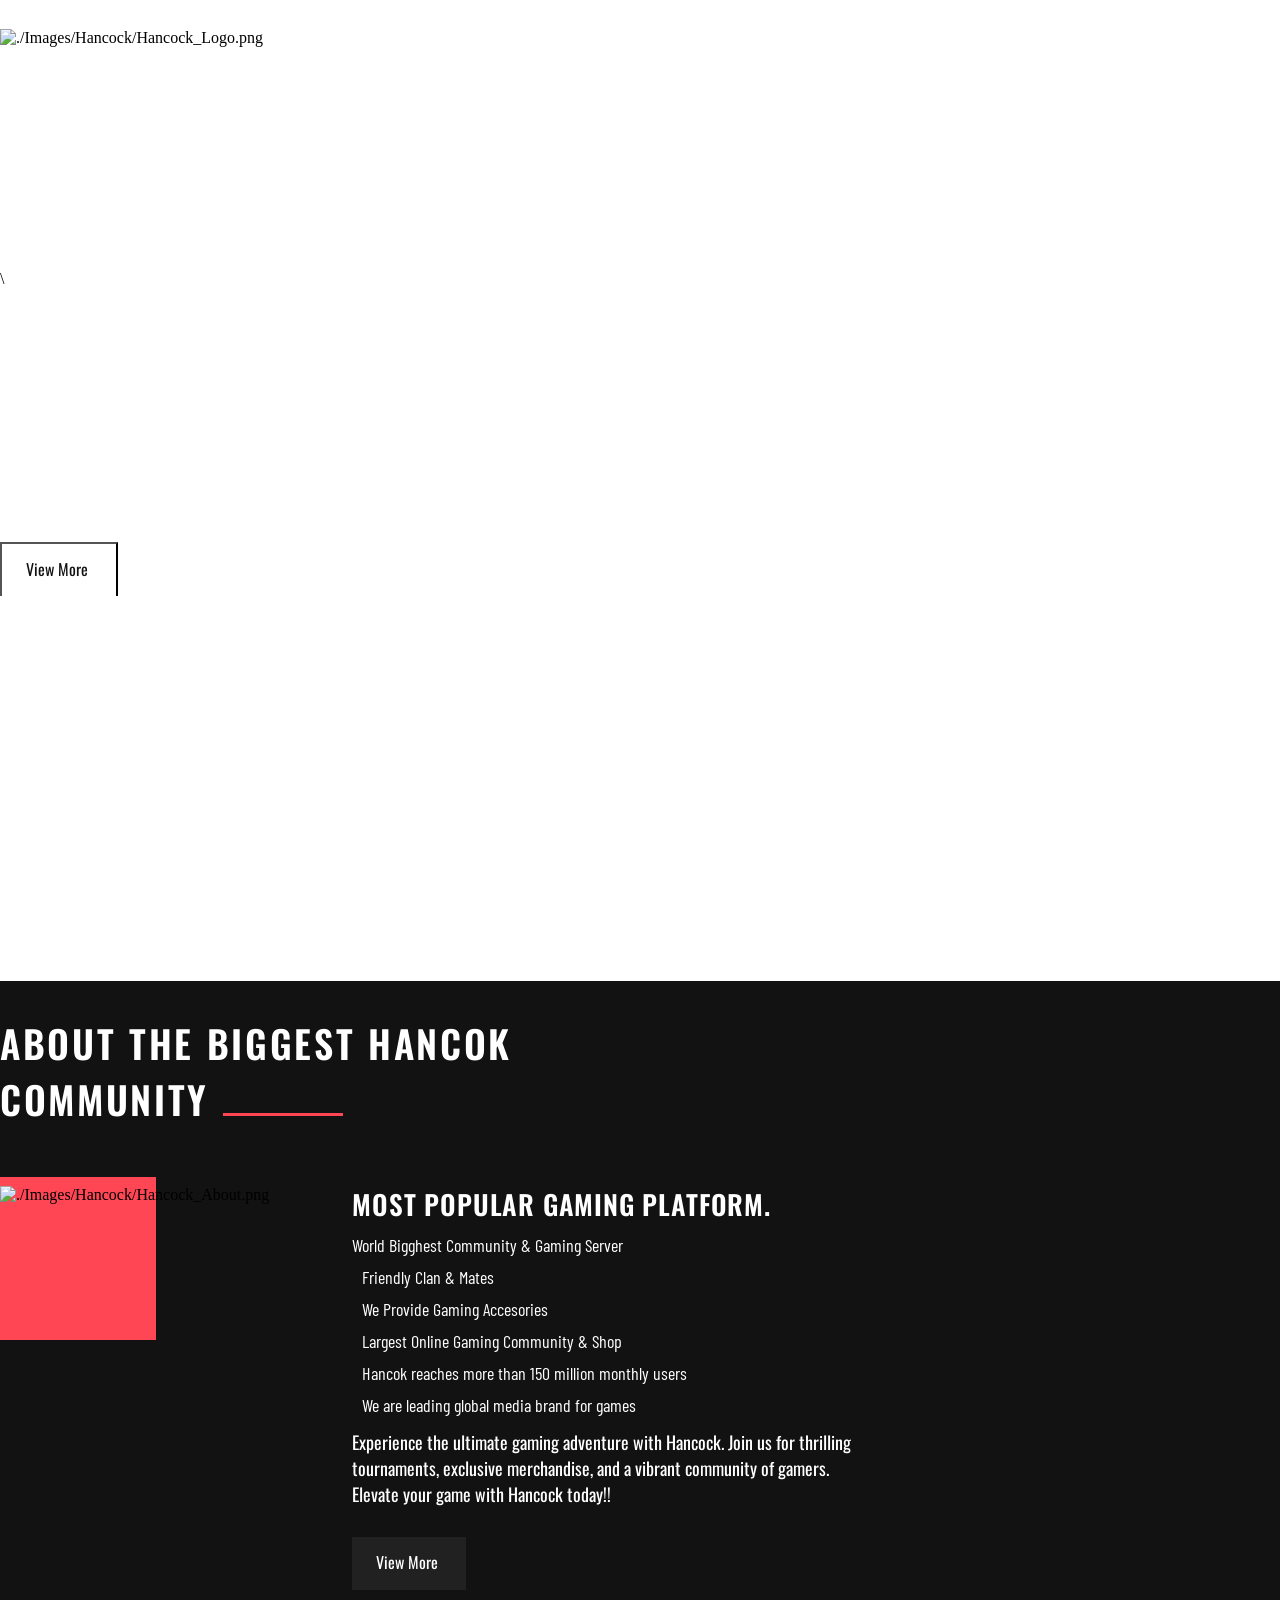
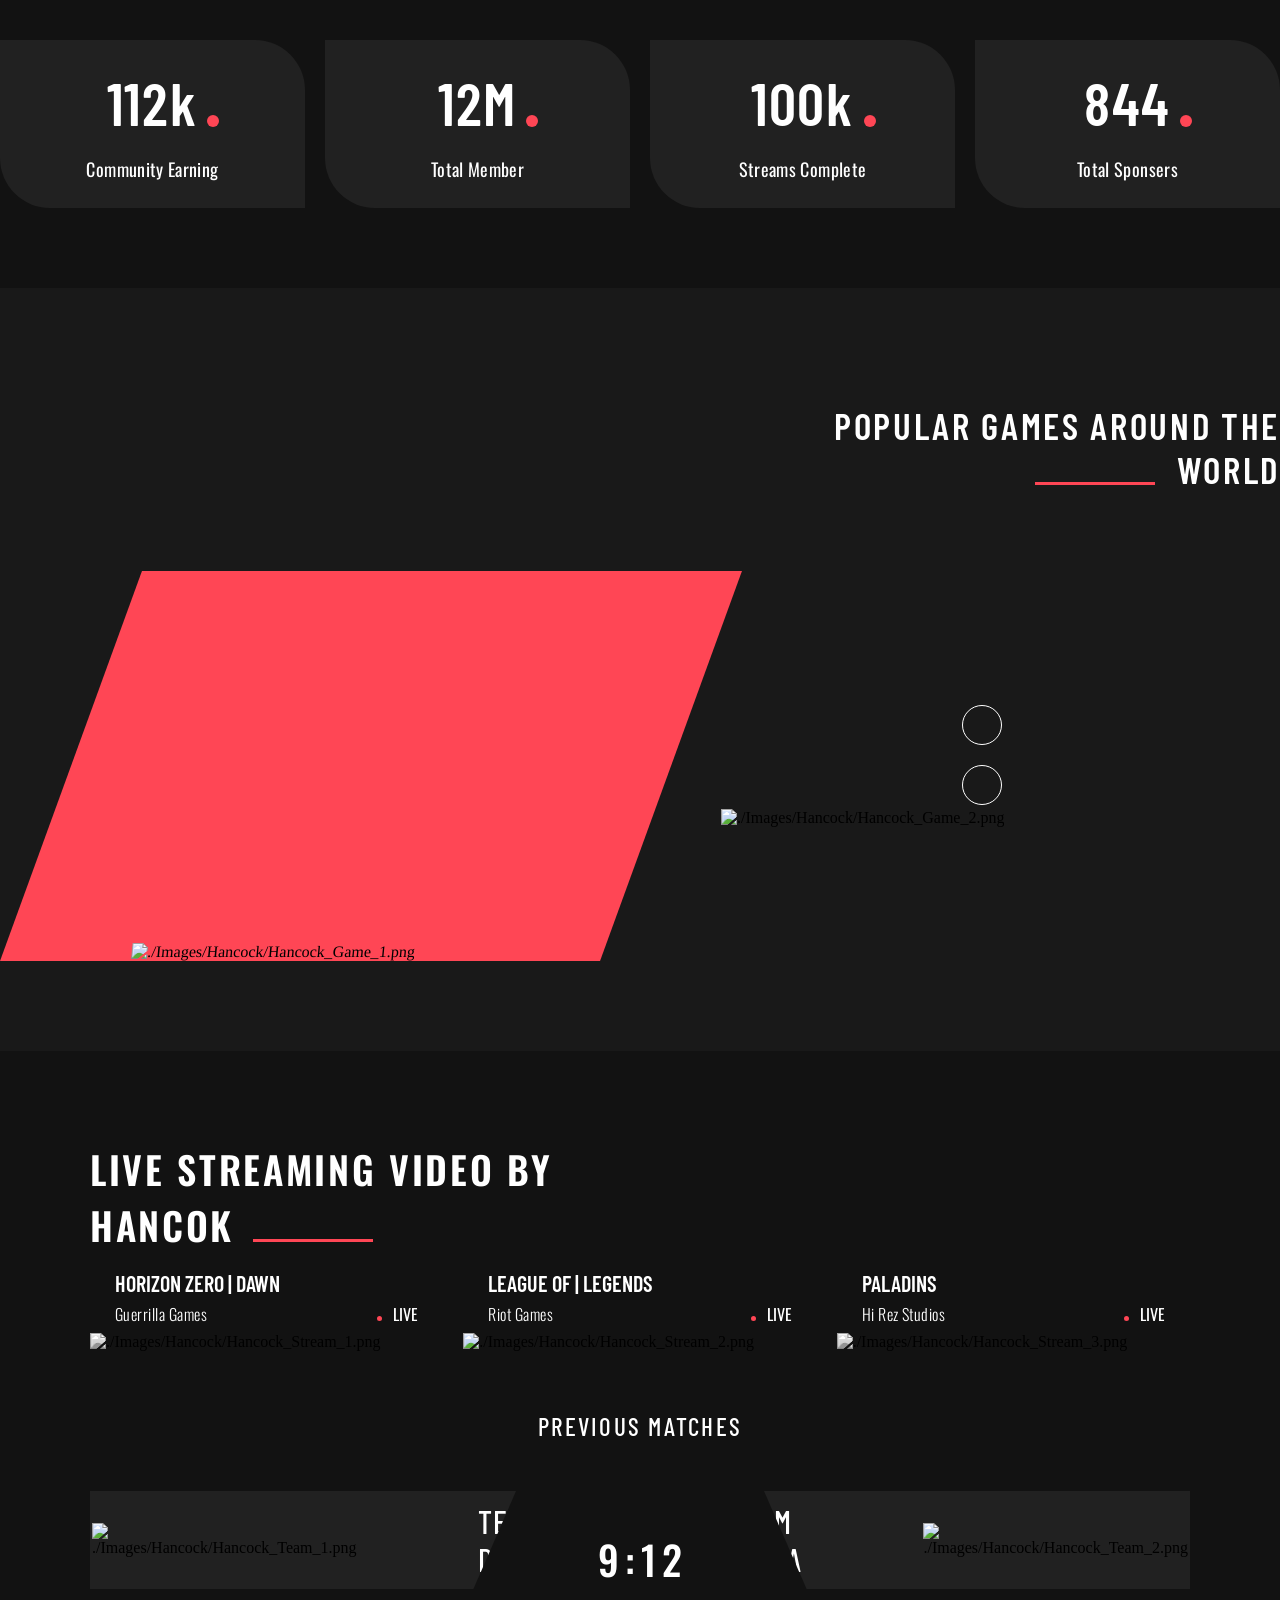
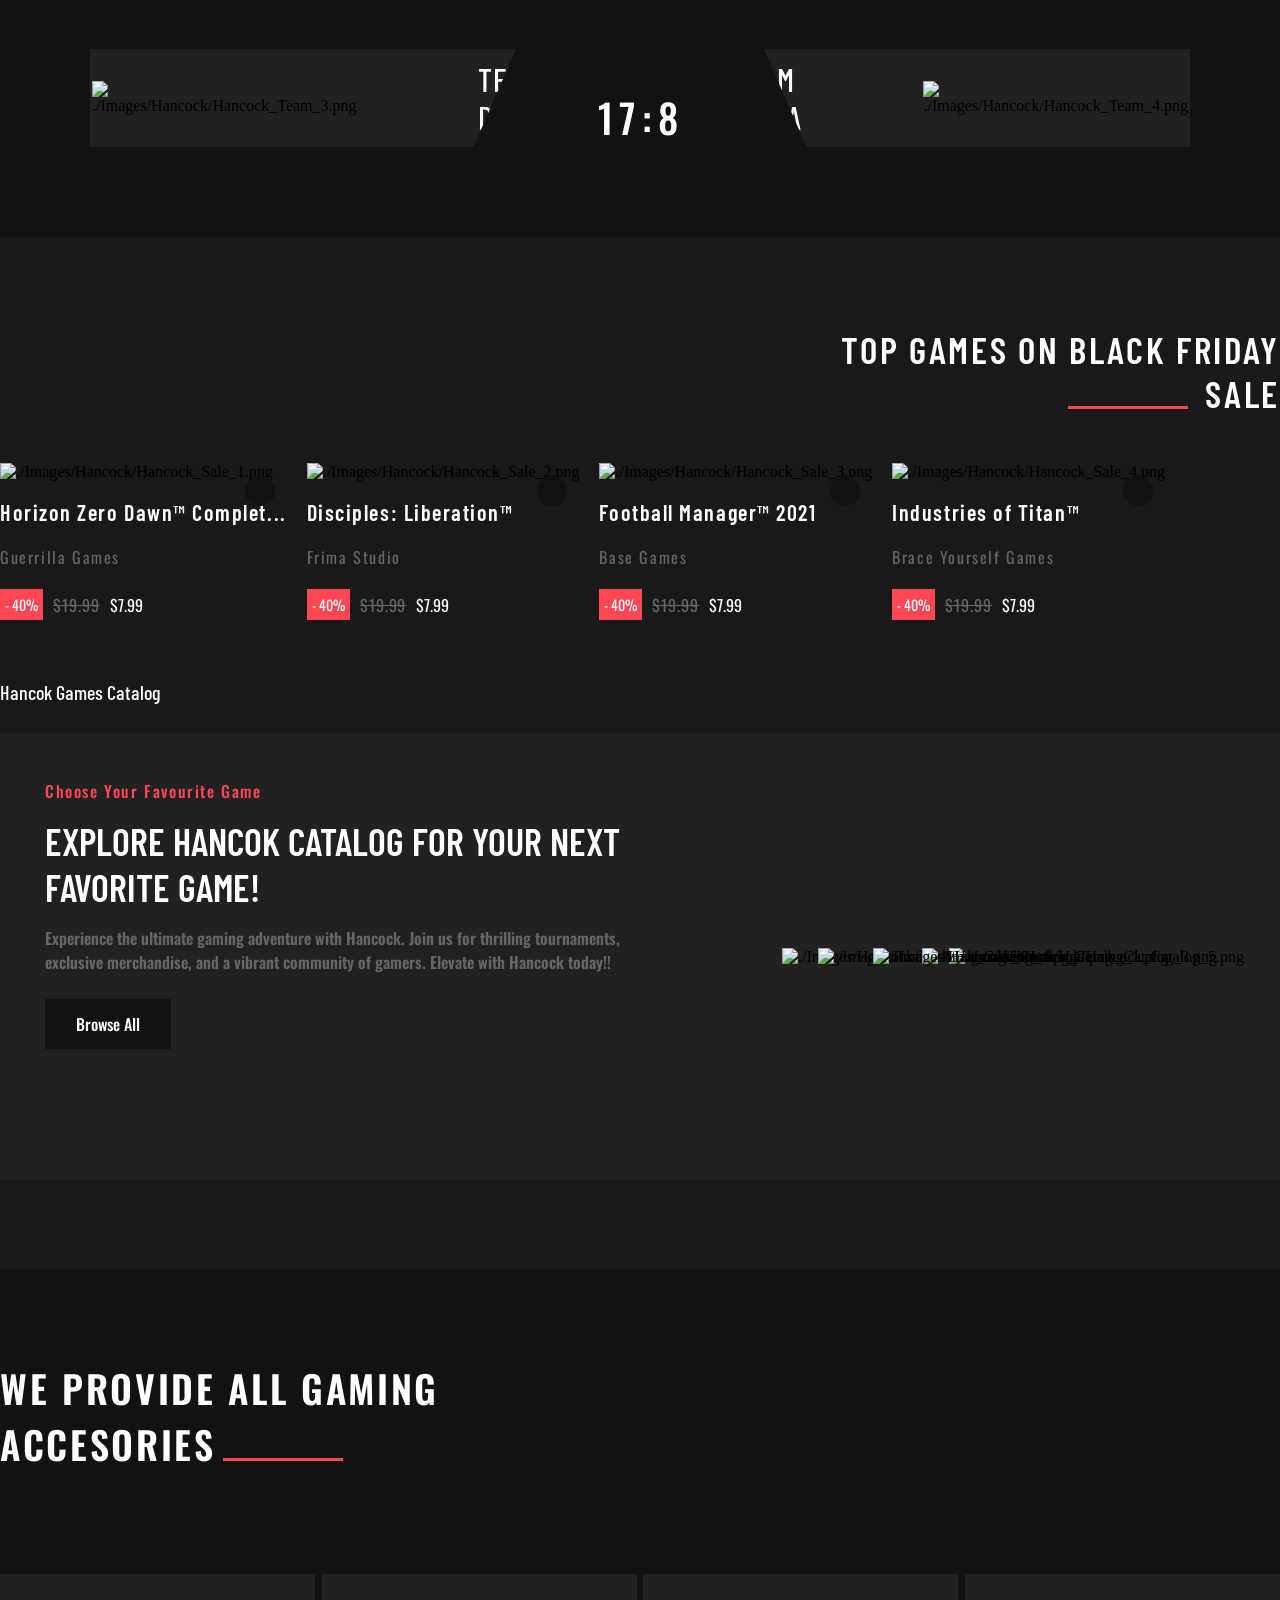
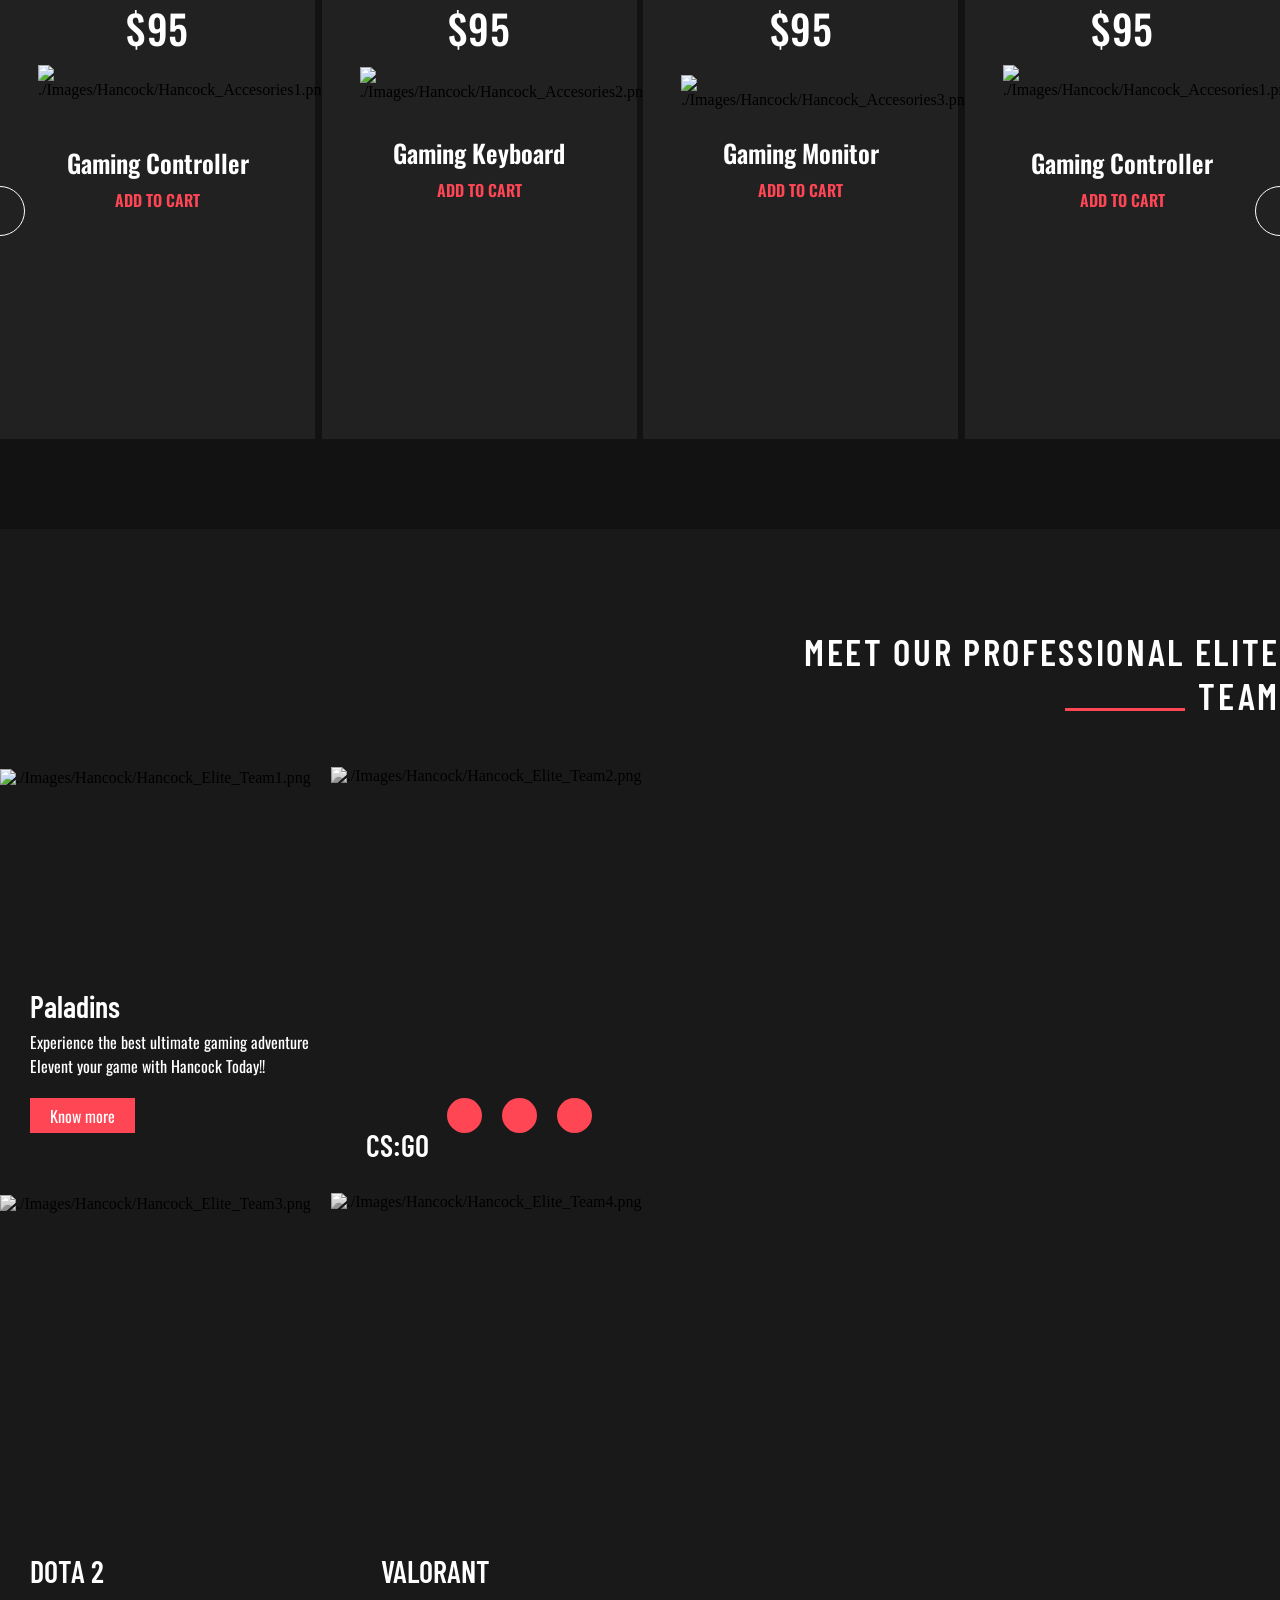
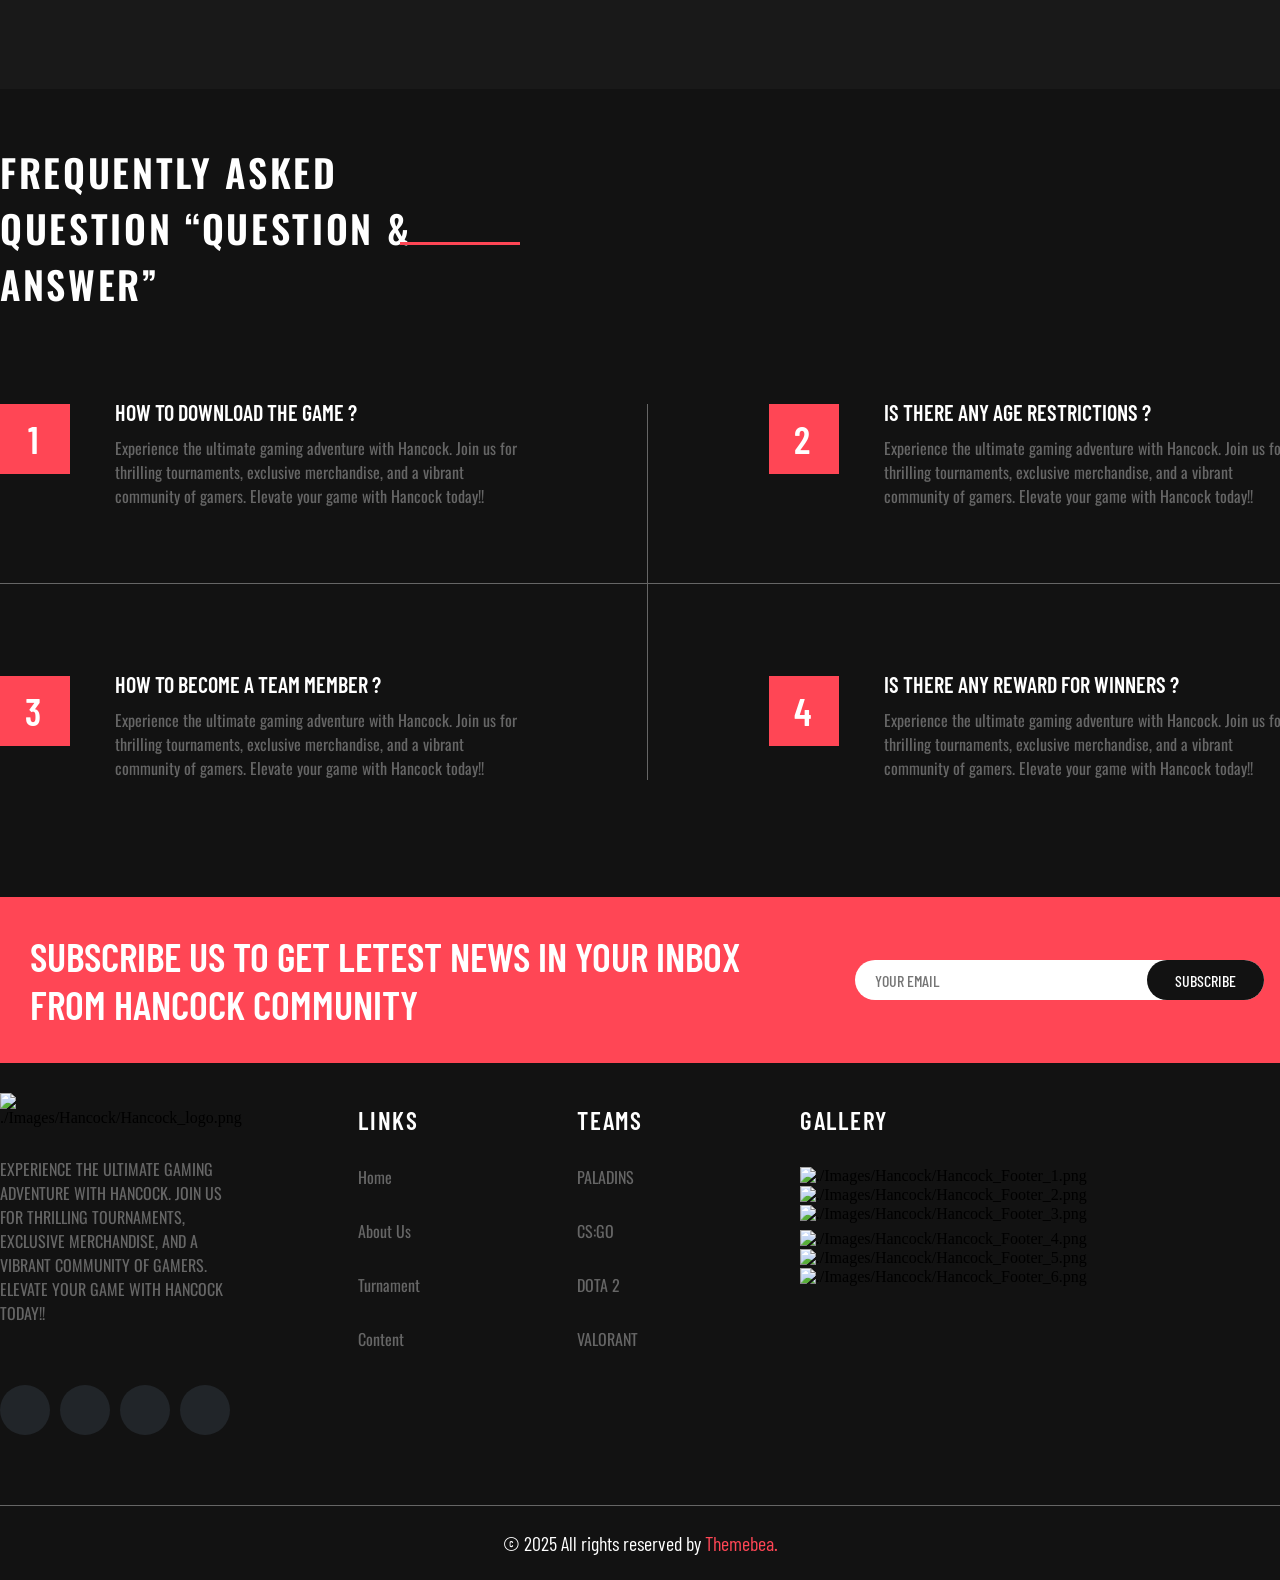
==== Hancock.html @ 7553b1b4 ""Hancock" gaming webpage file update. "Hancock" is a gaming webpage." ====
<!DOCTYPE html>
<html lang="en">
<head>
    <meta charset="UTF-8">
    <meta name="viewport" content="width=device-width, initial-scale=1.0">
    <meta http-equiv="X-UA-Compatible" content="ie=edge">
<!-- ---------- All Icons Link ---------- -->
    <link rel="stylesheet" data-purpose="Layout StyleSheet" title="Web Awesome"
        href="/css/app-wa-442f2c8997c947f67f7c9a34e53cb7c6.css?vsn=d">
    <link defer media="print" onload="this.media='all'" rel="stylesheet"
        href="https://site-assets.fontawesome.com/releases/v7.1.0/css/fontawesome.css">
    <noscript>
        <link rel="stylesheet" href="https://site-assets.fontawesome.com/releases/v7.1.0/css/fontawesome.css">
    </noscript>
    <link defer media="print" onload="this.media='all'" rel="stylesheet"
        href="https://site-assets.fontawesome.com/releases/v7.1.0/css/whiteboard-semibold.css">
    <noscript>
        <link rel="stylesheet" href="https://site-assets.fontawesome.com/releases/v7.1.0/css/whiteboard-semibold.css">
    </noscript>
    <link defer media="print" onload="this.media='all'" rel="stylesheet"
        href="https://site-assets.fontawesome.com/releases/v7.1.0/css/utility-fill-semibold.css">
    <noscript>
        <link rel="stylesheet" href="https://site-assets.fontawesome.com/releases/v7.1.0/css/utility-fill-semibold.css">
    </noscript>
    <link defer media="print" onload="this.media='all'" rel="stylesheet"
        href="https://site-assets.fontawesome.com/releases/v7.1.0/css/utility-duo-semibold.css">
    <noscript>
        <link rel="stylesheet" href="https://site-assets.fontawesome.com/releases/v7.1.0/css/utility-duo-semibold.css">
    </noscript>
    <link defer media="print" onload="this.media='all'" rel="stylesheet"
        href="https://site-assets.fontawesome.com/releases/v7.1.0/css/utility-semibold.css">
    <noscript>
        <link rel="stylesheet" href="https://site-assets.fontawesome.com/releases/v7.1.0/css/utility-semibold.css">
    </noscript>
    <link defer media="print" onload="this.media='all'" rel="stylesheet"
        href="https://site-assets.fontawesome.com/releases/v7.1.0/css/thumbprint-light.css">
    <noscript>
        <link rel="stylesheet" href="https://site-assets.fontawesome.com/releases/v7.1.0/css/thumbprint-light.css">
    </noscript>
    <link defer media="print" onload="this.media='all'" rel="stylesheet"
        href="https://site-assets.fontawesome.com/releases/v7.1.0/css/slab-press-regular.css">
    <noscript>
        <link rel="stylesheet" href="https://site-assets.fontawesome.com/releases/v7.1.0/css/slab-press-regular.css">
    </noscript>
    <link defer media="print" onload="this.media='all'" rel="stylesheet"
        href="https://site-assets.fontawesome.com/releases/v7.1.0/css/slab-regular.css">
    <noscript>
        <link rel="stylesheet" href="https://site-assets.fontawesome.com/releases/v7.1.0/css/slab-regular.css">
    </noscript>
    <link defer media="print" onload="this.media='all'" rel="stylesheet"
        href="https://site-assets.fontawesome.com/releases/v7.1.0/css/sharp-duotone-thin.css">
    <noscript>
        <link rel="stylesheet" href="https://site-assets.fontawesome.com/releases/v7.1.0/css/sharp-duotone-thin.css">
    </noscript>
    <link defer media="print" onload="this.media='all'" rel="stylesheet"
        href="https://site-assets.fontawesome.com/releases/v7.1.0/css/sharp-duotone-solid.css">
    <noscript>
        <link rel="stylesheet" href="https://site-assets.fontawesome.com/releases/v7.1.0/css/sharp-duotone-solid.css">
    </noscript>
    <link defer media="print" onload="this.media='all'" rel="stylesheet"
        href="https://site-assets.fontawesome.com/releases/v7.1.0/css/sharp-duotone-regular.css">
    <noscript>
        <link rel="stylesheet" href="https://site-assets.fontawesome.com/releases/v7.1.0/css/sharp-duotone-regular.css">
    </noscript>
    <link defer media="print" onload="this.media='all'" rel="stylesheet"
        href="https://site-assets.fontawesome.com/releases/v7.1.0/css/sharp-duotone-light.css">
    <noscript>
        <link rel="stylesheet" href="https://site-assets.fontawesome.com/releases/v7.1.0/css/sharp-duotone-light.css">
    </noscript>
    <link defer media="print" onload="this.media='all'" rel="stylesheet"
        href="https://site-assets.fontawesome.com/releases/v7.1.0/css/sharp-thin.css">
    <noscript>
        <link rel="stylesheet" href="https://site-assets.fontawesome.com/releases/v7.1.0/css/sharp-thin.css">
    </noscript>
    <link defer media="print" onload="this.media='all'" rel="stylesheet"
        href="https://site-assets.fontawesome.com/releases/v7.1.0/css/sharp-solid.css">
    <noscript>
        <link rel="stylesheet" href="https://site-assets.fontawesome.com/releases/v7.1.0/css/sharp-solid.css">
    </noscript>
    <link defer media="print" onload="this.media='all'" rel="stylesheet"
        href="https://site-assets.fontawesome.com/releases/v7.1.0/css/sharp-regular.css">
    <noscript>
        <link rel="stylesheet" href="https://site-assets.fontawesome.com/releases/v7.1.0/css/sharp-regular.css">
    </noscript>
    <link defer media="print" onload="this.media='all'" rel="stylesheet"
        href="https://site-assets.fontawesome.com/releases/v7.1.0/css/sharp-light.css">
    <noscript>
        <link rel="stylesheet" href="https://site-assets.fontawesome.com/releases/v7.1.0/css/sharp-light.css">
    </noscript>
    <link defer media="print" onload="this.media='all'" rel="stylesheet"
        href="https://site-assets.fontawesome.com/releases/v7.1.0/css/notdog-duo-solid.css">
    <noscript>
        <link rel="stylesheet" href="https://site-assets.fontawesome.com/releases/v7.1.0/css/notdog-duo-solid.css">
    </noscript>
    <link defer media="print" onload="this.media='all'" rel="stylesheet"
        href="https://site-assets.fontawesome.com/releases/v7.1.0/css/notdog-solid.css">
    <noscript>
        <link rel="stylesheet" href="https://site-assets.fontawesome.com/releases/v7.1.0/css/notdog-solid.css">
    </noscript>
    <link defer media="print" onload="this.media='all'" rel="stylesheet"
        href="https://site-assets.fontawesome.com/releases/v7.1.0/css/jelly-fill-regular.css">
    <noscript>
        <link rel="stylesheet" href="https://site-assets.fontawesome.com/releases/v7.1.0/css/jelly-fill-regular.css">
    </noscript>
    <link defer media="print" onload="this.media='all'" rel="stylesheet"
        href="https://site-assets.fontawesome.com/releases/v7.1.0/css/jelly-duo-regular.css">
    <noscript>
        <link rel="stylesheet" href="https://site-assets.fontawesome.com/releases/v7.1.0/css/jelly-duo-regular.css">
    </noscript>
    <link defer media="print" onload="this.media='all'" rel="stylesheet"
        href="https://site-assets.fontawesome.com/releases/v7.1.0/css/jelly-regular.css">
    <noscript>
        <link rel="stylesheet" href="https://site-assets.fontawesome.com/releases/v7.1.0/css/jelly-regular.css">
    </noscript>
    <link defer media="print" onload="this.media='all'" rel="stylesheet"
        href="https://site-assets.fontawesome.com/releases/v7.1.0/css/etch-solid.css">
    <noscript>
        <link rel="stylesheet" href="https://site-assets.fontawesome.com/releases/v7.1.0/css/etch-solid.css">
    </noscript>
    <link defer media="print" onload="this.media='all'" rel="stylesheet"
        href="https://site-assets.fontawesome.com/releases/v7.1.0/css/duotone-thin.css">
    <noscript>
        <link rel="stylesheet" href="https://site-assets.fontawesome.com/releases/v7.1.0/css/duotone-thin.css">
    </noscript>
    <link defer media="print" onload="this.media='all'" rel="stylesheet"
        href="https://site-assets.fontawesome.com/releases/v7.1.0/css/duotone.css">
    <noscript>
        <link rel="stylesheet" href="https://site-assets.fontawesome.com/releases/v7.1.0/css/duotone.css">
    </noscript>
    <link defer media="print" onload="this.media='all'" rel="stylesheet"
        href="https://site-assets.fontawesome.com/releases/v7.1.0/css/duotone-regular.css">
    <noscript>
        <link rel="stylesheet" href="https://site-assets.fontawesome.com/releases/v7.1.0/css/duotone-regular.css">
    </noscript>
    <link defer media="print" onload="this.media='all'" rel="stylesheet"
        href="https://site-assets.fontawesome.com/releases/v7.1.0/css/duotone-light.css">
    <noscript>
        <link rel="stylesheet" href="https://site-assets.fontawesome.com/releases/v7.1.0/css/duotone-light.css">
    </noscript>
    <link defer media="print" onload="this.media='all'" rel="stylesheet"
        href="https://site-assets.fontawesome.com/releases/v7.1.0/css/thin.css">
    <noscript>
        <link rel="stylesheet" href="https://site-assets.fontawesome.com/releases/v7.1.0/css/thin.css">
    </noscript>
    <link defer media="print" onload="this.media='all'" rel="stylesheet"
        href="https://site-assets.fontawesome.com/releases/v7.1.0/css/solid.css">
    <noscript>
        <link rel="stylesheet" href="https://site-assets.fontawesome.com/releases/v7.1.0/css/solid.css">
    </noscript>
    <link defer media="print" onload="this.media='all'" rel="stylesheet"
        href="https://site-assets.fontawesome.com/releases/v7.1.0/css/regular.css">
    <noscript>
        <link rel="stylesheet" href="https://site-assets.fontawesome.com/releases/v7.1.0/css/regular.css">
    </noscript>
    <link defer media="print" onload="this.media='all'" rel="stylesheet"
        href="https://site-assets.fontawesome.com/releases/v7.1.0/css/light.css">
    <noscript>
        <link rel="stylesheet" href="https://site-assets.fontawesome.com/releases/v7.1.0/css/light.css">
    </noscript>
    <link defer media="print" onload="this.media='all'" rel="stylesheet"
        href="https://site-assets.fontawesome.com/releases/v7.1.0/css/brands.css">
    <noscript>
        <link rel="stylesheet" href="https://site-assets.fontawesome.com/releases/v7.1.0/css/brands.css">
    </noscript>
    <link defer media="print" onload="this.media='all'" rel="stylesheet"
        href="https://site-assets.fontawesome.com/releases/v7.1.0/css/chisel-regular.css">
    <noscript>
        <link rel="stylesheet" href="https://site-assets.fontawesome.com/releases/v7.1.0/css/chisel-regular.css">
    </noscript>
    <title>LIFE TIME GAMING EXPERIENCE | HANCOCK</title>
    <link rel="icon" href="./Images/Hancock/Hancock_Icon.svg" type="image/svg+xml">
    <link rel="stylesheet" href="./Hancock.css">
</head>
<body>
<!-- ---------- Navbar Section ---------- -->
    <nav>
        <div class="container">
            <div class="menubar">
                <div class="menubar__content">
                    <div class="menubar__logo">
                        <picture>
                            <img src="./Images/Hancock/Hancock_Logo.png" alt="./Images/Hancock/Hancock_Logo.png" title="Hancock Logo">
                        </picture>
                    </div>
                    <div class="menubar__itmes">
                        <ul class="list">
                            <li class="list__itmes"><a href="#home">Home</a></li>
                            <li class="list__itmes"><a href="#about us">About Us</a></li>
                            <li class="list__itmes"><a href="#turnament">Turnament</a></li>
                            <li class="list__itmes"><a href="#store">Store</a></li>
                            <li class="list__itmes"><a href="#team">Team</a></li>
                            <li class="list__itmes"><a href="#faq">FAQ</a></li>
                            <li class="list__itmes"><a href="#contact us">Contact Us</a></li>
                        </ul>
                    </div>
                </div>
                <div class="menubar__icons">
                    <a href="#" class="menubar__icons__itmes icon--item"><i class="fa-sharp fa-solid fa-globe fa-bounce"></i></a>
                    <a href="#" class="menubar__icons__itmes icons--text"><i class="fa-solid fa-right-to-bracket fa-beat"></i>Sing In</a>
                    <a href="#" class="menubar__icons__itmes icon--item"><i class="fa-regular fa-magnifying-glass fa-shake"></i></a>
                </div>
            </div>
        </div>
    </nav>
<!-- ---------- Banner Sectrion ---------- -->
    <section id="banner__section">
        <div class="container">
            <div class="banner">\
                <h3 class="banner__subheading">LIFE TIME</h3>
                <h1 class="banner__heading">GAMING EXPERIENCE</h1>
                <p class="banner__summary">Experience the ultimate gaming adventure with Hancock. Join us for thrilling tournaments, exclusive merchandise, and a vibrant community of gamers. Elevate your game with Hancock today!!</p>
                <button class="banner__button">
                    <a href="#">View More</a>
                    <i class="fa-solid fa-chevrons-right fa-beat"></i>
                </button>
                <div class="bannerIcons">
                    <a href="#" title="Facebook" class="bannerIcons__items">
                        <i class="fa-brands fa-facebook-f fa-beat"></i>
                    </a>
                    <a href="#" title="LinkedIn" class="bannerIcons__items">
                        <i class="fa-brands fa-linkedin-in fa-beat"></i>
                    </a>
                    <a href="#" title="Twitter" class="bannerIcons__items">
                        <i class="fa-brands fa-twitter fa-beat"></i>
                    </a>
                    <a href="#" title="Instagram" class="bannerIcons__items">
                        <i class="fa-brands fa-instagram fa-beat"></i>
                    </a>
                </div>
            </div>
        </div>
    </section>
<!-- ---------- About Section ---------- -->
    <section id="about__section">
        <div class="container">
            <div class="heading">
                <h2 class="heading__text">ABOUT THE BIGGEST HANCOK COMMUNITY</h2>
            </div>
            <div class="aboutDescription">
                <div class="about__image">
                    <picture>
                        <img src="./Images/Hancock/Hancock_About.png" alt="./Images/Hancock/Hancock_About.png" title="Hancock About">
                    </picture>
                    <div class="image__border"></div>
                </div>
                <div class="aboutDetails">
                    <h3 class="aboutDetails__heading">MOST POPULAR GAMING PLATFORM.</h3>
                    <ul class="aboutList">
                        <li class="aboutList__item">World Bigghest Community & Gaming Server</li>
                        <li class="aboutList__item"><i class="fa-sharp fa-solid fa-check fa-beat aboutLIst__icon"></i>Friendly Clan & Mates</li>
                        <li class="aboutList__item"><i class="fa-sharp fa-solid fa-check fa-beat aboutLIst__icon"></i>We Provide Gaming Accesories</li>
                        <li class="aboutList__item"><i class="fa-sharp fa-solid fa-check fa-beat aboutLIst__icon"></i>Largest Online Gaming Community & Shop</li>
                        <li class="aboutList__item"><i class="fa-sharp fa-solid fa-check fa-beat aboutLIst__icon"></i>Hancok reaches more than 150 million monthly users</li>
                        <li class="aboutList__item"><i class="fa-sharp fa-solid fa-check fa-beat aboutLIst__icon"></i>We are leading global media brand for games</li>
                    </ul>
                    <p class="aboutDetails__summary">Experience the ultimate gaming adventure with Hancock. Join us for thrilling tournaments, exclusive merchandise, and a vibrant community of gamers. Elevate your game with Hancock today!!</p>
                    <button class="banner__button about--button">
                        <a href="#">View More</a>
                        <i class="fa-solid fa-chevrons-right fa-beat"></i>
                    </button>
                </div>
            </div>
            <div class="aboutCount">
                <div class="aboutCount__item">
                    <h3 class="item__number">112k</h3>
                    <p class="item__text">Community Earning</p>
                </div>
                <div class="aboutCount__item">
                    <h3 class="item__number item--12m">12M</h3>
                    <p class="item__text">Total Member</p>
                </div>
                <div class="aboutCount__item">
                    <h3 class="item__number item--100k">100k</h3>
                    <p class="item__text">Streams Complete</p>
                </div>
                <div class="aboutCount__item">
                    <h3 class="item__number  item--844">844</h3>
                    <p class="item__text">Total Sponsers</p>
                </div>
            </div>
        </div>
    </section>
<!-- ---------- Games Section ---------- -->
    <section id="games__section">
        <div class="container">
            <div class="heading games__heading">
                <h2 class="heading__text games__text">POPULAR GAMES AROUND THE WORLD</h2>
            </div>
            <div class="gamesImages">
                <div class="gamesImages__left">
                    <picture>
                        <img src="./Images/Hancock/Hancock_Game_1.png" alt="./Images/Hancock/Hancock_Game_1.png" title="Hancock Games" class="gamesImages__charecters">
                    </picture>
                </div>
                <div class="gamesImages__right">
                    <picture>
                        <img src="./Images/Hancock/Hancock_Game_2.png" alt="./Images/Hancock/Hancock_Game_2.png" title="Hancock Games">
                    </picture>
                    <div class="games__button">
                        <button class="button__item">
                            <i class="fa-solid fa-angle-right fa-beat"></i>
                        </button>
                        <button class="button__item">
                            <i class="fa-solid fa-angle-left fa-beat"></i>
                        </button>
                    </div>
                </div>
            </div>
        </div>
    </section>
<!-- ---------- Streaming Section ---------- -->
    <section id="streaming__section">
        <div class="container">
            <div class="heading">
                <h2 class="heading__text streaming__heading">
                    LIVE STREAMING VIDEO BY HANCOK
                </h2>
            </div>
            <div class="streamingItem">
                <div class="streamingItem__live">
                    <picture>
                        <img src="./Images/Hancock/Hancock_Stream_1.png" alt="./Images/Hancock/Hancock_Stream_1.png" title="Hancock Stream"                     class="streamingImage">
                    </picture>
                    <div class="streamingOverlay">
                        <a href="#" class="streamingOverlay__icon">
                            <i class="fa-thin fa-circle-play fa-spin"></i>
                        </a>
                        <h2 class="streamingOverlay__heading">HORIZON ZERO | DAWN</h2>
                        <div class="streamingOverlay__title">
                            <h5 class="streamingOverlay__left">Guerrilla Games</h5>
                            <h5 class="streamingOverlay__right">LIVE</h5>
                        </div>
                    </div>
                </div>
                <div class="streamingItem__live">
                    <picture>
                        <img src="./Images/Hancock/Hancock_Stream_2.png" alt="./Images/Hancock/Hancock_Stream_2.png" title="Hancock Stream" class="streamingImage streamingImage--filter">
                    </picture>
                    <div class="streamingOverlay">
                        <a href="#" class="streamingOverlay__icon">
                            <i class="fa-thin fa-circle-play fa-spin"></i>
                        </a>
                        <h2 class="streamingOverlay__heading">LEAGUE OF | LEGENDS</h2>
                        <div class="streamingOverlay__title">
                            <h5 class="streamingOverlay__left">Riot Games</h5>
                            <h5 class="streamingOverlay__right">LIVE</h5>
                        </div>
                    </div>
                </div>
                <div class="streamingItem__live">
                    <picture>
                        <img src="./Images/Hancock/Hancock_Stream_3.png" alt="./Images/Hancock/Hancock_Stream_3.png" title="Hancock Stream" class="streamingImage">
                    </picture>
                    <div class="streamingOverlay">
                        <a href="#" class="streamingOverlay__icon">
                            <i class="fa-thin fa-circle-play fa-spin"></i>
                        </a>
                        <h2 class="streamingOverlay__heading">PALADINS</h2>
                        <div class="streamingOverlay__title">
                            <h5 class="streamingOverlay__left">Hi Rez Studios</h5>
                            <h5 class="streamingOverlay__right">LIVE</h5>
                        </div>
                    </div>
                </div>
            </div>
<!-- ---------- Matches Section ---------- -->
            <div class="matchSection">
                <h4 class="matchSection__heading">PREVIOUS MATCHES</h4>
                <div class="matchTeams">
                    <div class="matchTeams__item">
                        <picture>
                            <img src="./Images/Hancock/Hancock_Team_1.png" alt="./Images/Hancock/Hancock_Team_1.png" title="TEAM DELTA">
                        </picture>
                        <h4 class="matchTeams__item__Heading">TEAM DELTA</h4>
                    </div>
                    <div class="matchTeams">
                        <h4 class="matchTeams__item__Heading matchTeams--time">9:12</h4>
                    </div>
                    <div class="matchTeams__item matchTeams--alpha">
                        <picture>
                            <img src="./Images/Hancock/Hancock_Team_2.png" alt="./Images/Hancock/Hancock_Team_2.png" title="TEAM ALPHA">
                        </picture>
                        <h4 class="matchTeams__item__Heading">TEAM ALPHA</h4>
                    </div>
                </div>
                <div class="matchTeams matchTeams--bellowItem">
                    <div class="matchTeams__item">
                        <picture>
                            <img src="./Images/Hancock/Hancock_Team_3.png" alt="./Images/Hancock/Hancock_Team_3.png" title="TEAM DEVILS">
                        </picture>
                        <h4 class="matchTeams__item__Heading">TEAM DEVILS</h4>
                    </div>
                    <div class="matchTeams">
                        <h4 class="matchTeams__item__Heading matchTeams--time">17:8</h4>
                    </div>
                    <div class="matchTeams__item matchTeams--alpha">
                        <picture>
                            <img src="./Images/Hancock/Hancock_Team_4.png" alt="./Images/Hancock/Hancock_Team_4.png" title="TEAM NINJA">
                        </picture>
                        <h4 class="matchTeams__item__Heading">TEAM NINJA</h4>
                    </div>
                </div>
            </div>
        </div>
    </section>
<!-- ---------- Sale Section ---------- -->
    <section id="sale__section">
        <div class="container">
            <div class="heading games__heading">
                <h2 class="heading__text games__text sale--heading">
                    TOP GAMES ON BLACK FRIDAY SALE
                </h2>
            </div>
            <div class="saleGames">
                <div class="saleGames__item">
                    <div class="saleGames__image">
                        <picture>
                            <img src="./Images/Hancock/Hancock_Sale_1.png" alt="./Images/Hancock/Hancock_Sale_1.png" title="Horizon Zero Dawn™ Complete Edition">
                        </picture>
                        <div class="saleGames__icon">
                            <a href="#">
                                <i class="fa-thin fa-circle-plus fa-beat saleGames__plusIcon"></i>
                            </a>
                        </div>
                    </div>
                    <h4 class="saleGames__heading">Horizon Zero Dawn™ Complet...</h4>
                    <h5 class="saleGames__title">Guerrilla Games</h5>
                    <div class="salePrice">
                        <p class="salePrice__discount">- 40%</p>
                        <p class="salePrice__oldPrice">
                            <del>$19.99</del>
                        </p>
                        <p class="salePrice__newPrice">$7.99</p>
                    </div>
                </div>
                <div class="saleGames__item">
                    <div class="saleGames__image">
                        <picture>
                            <img src="./Images/Hancock/Hancock_Sale_2.png" alt="./Images/Hancock/Hancock_Sale_2.png" title="Disciples: Liberation™">
                        </picture>
                        <div class="saleGames__icon">
                            <a href="#">
                                <i class="fa-thin fa-circle-plus fa-beat saleGames__plusIcon"></i>
                            </a>
                        </div>
                    </div>
                    <h4 class="saleGames__heading">Disciples: Liberation™</h4>
                    <h5 class="saleGames__title">Frima Studio</h5>
                    <div class="salePrice">
                        <p class="salePrice__discount">- 40%</p>
                        <p class="salePrice__oldPrice">
                            <del>$19.99</del>
                        </p>
                        <p class="salePrice__newPrice">$7.99</p>
                    </div>
                </div>
                <div class="saleGames__item">
                    <div class="saleGames__image">
                        <picture>
                            <img src="./Images/Hancock/Hancock_Sale_3.png" alt="./Images/Hancock/Hancock_Sale_3.png" title="Football Manager™ 2021">
                        </picture>
                        <div class="saleGames__icon">
                            <a href="#">
                                <i class="fa-thin fa-circle-plus fa-beat saleGames__plusIcon"></i>
                            </a>
                        </div>
                    </div>
                    <h4 class="saleGames__heading">Football Manager™ 2021</h4>
                    <h5 class="saleGames__title">Base Games</h5>
                    <div class="salePrice">
                        <p class="salePrice__discount">- 40%</p>
                        <p class="salePrice__oldPrice">
                            <del>$19.99</del>
                        </p>
                        <p class="salePrice__newPrice">$7.99</p>
                    </div>
                </div>
                <div class="saleGames__item">
                    <div class="saleGames__image">
                        <picture>
                            <img src="./Images/Hancock/Hancock_Sale_4.png" alt="./Images/Hancock/Hancock_Sale_4.png" title="Industries of Titan™">
                        </picture>
                        <div class="saleGames__icon">
                            <a href="#">
                                <i class="fa-thin fa-circle-plus fa-beat saleGames__plusIcon"></i>
                            </a>
                        </div>
                    </div>
                    <h4 class="saleGames__heading">Industries of Titan™</h4>
                    <h5 class="saleGames__title">Brace Yourself Games</h5>
                    <div class="salePrice">
                        <p class="salePrice__discount">- 40%</p>
                        <p class="salePrice__oldPrice">
                            <del>$19.99</del>
                        </p>
                        <p class="salePrice__newPrice">$7.99</p>
                    </div>
                </div>
            </div>
<!-- ---------- Games Catalog Section ---------- -->
            <h4 class="gamesCatalog__heading">Hancok Games Catalog</h4>
            <div class="gamesCatalog__section">
                <div class="gamesCatalog__text">
                    <h5 class="gamesCatalog__title">Choose Your Favourite Game</h5>
                    <h2 class="gamesCatalog__subtitle">EXPLORE HANCOK CATALOG FOR YOUR NEXT FAVORITE GAME!</h2>
                    <p class="gamesCatalog__summary">Experience the ultimate gaming adventure with Hancock. Join us for thrilling tournaments, exclusive merchandise, and a vibrant community of gamers. Elevate with Hancock today!!</p>
                    <button class="banner__button about--button gamesCatalog--button">
                        <a href="#">Browse All</a>
                    </button>
                </div>
                <div class="gamesCatalog__images">
                    <img src="./Images/Hancock/Hancock_Catalog_1.png" alt="./Images/Hancock/Hancock_Catalog_1.png" class="gamesCatalog__item1">
                    <img src="./Images/Hancock/Hancock_Catalog_2.png" alt="./Images/Hancock/Hancock_Catalog_2.png" class="gamesCatalog__item2">
                    <img src="./Images/Hancock/Hancock_Catalog_3.png" alt="./Images/Hancock/Hancock_Catalog_3.png" class="gamesCatalog__item3">
                    <img src="./Images/Hancock/Hancock_Catalog_4.png" alt="./Images/Hancock/Hancock_Catalog_4.png" class="gamesCatalog__item4">
                    <img src="./Images/Hancock/Hancock_Catalog_5.png" alt="./Images/Hancock/Hancock_Catalog_5.png" class="gamesCatalog__item5">
                </div>
            </div>
        </div>
    </section>
<!-- ---------- Accesories Section ---------- -->
    <section id="accesories__section">
        <div class="container">
            <div class="heading">
                <h2 class="heading__text">WE PROVIDE ALL GAMING ACCESORIES</h2>
            </div>
            <div class="accesories__itmes">
                <div class="accesories__products">
                    <h2 class="accesories__price">$95</h2>
                    <button class="button__item accesories--button">
                        <i class="fa-solid fa-angle-left fa-beat"></i>
                    </button>
                    <picture>
                        <img src="./Images/Hancock/Hancock_Accesories1.png" alt="./Images/Hancock/Hancock_Accesories1.png" class="accesories__image">
                    </picture>
                    <h2 class="accesories__title">Gaming Controller</h2>
                    <h3 class="accesories__addCart">ADD TO CART</h3>
                </div>
                <div class="accesories__products">
                    <h2 class="accesories__price">$95</h2>
                    <picture>
                        <img src="./Images/Hancock/Hancock_Accesories2.png" alt="./Images/Hancock/Hancock_Accesories2.png" class="accesories__image accesories--keyboardImage">
                    </picture>
                    <h2 class="accesories__title accesories--keyboardTitle">Gaming Keyboard</h2>
                    <h3 class="accesories__addCart">ADD TO CART</h3>
                </div>
                <div class="accesories__products">
                    <h2 class="accesories__price">$95</h2>
                    <picture>
                        <img src="./Images/Hancock/Hancock_Accesories3.png" alt="./Images/Hancock/Hancock_Accesories3.png" class="accesories__image accesories--monitorImage">
                    </picture>
                    <h2 class="accesories__title accesories--monitorTitle">Gaming Monitor</h2>
                    <h3 class="accesories__addCart">ADD TO CART</h3>
                </div>
                <div class="accesories__products">
                    <h2 class="accesories__price">$95</h2>
                    <button class="button__item accesories__buttonLeft">
                        <i class="fa-solid fa-angle-right fa-beat"></i>
                    </button>
                    <picture>
                        <img src="./Images/Hancock/Hancock_Accesories1.png" alt="./Images/Hancock/Hancock_Accesories1.png" class="accesories__image">
                    </picture>
                    <h2 class="accesories__title">Gaming Controller</h2>
                    <h3 class="accesories__addCart">ADD TO CART</h3>
                </div>
            </div>
        </div>
    </section>
<!-- ---------- Team Section ---------- -->
    <section id="team__section">
        <div class="container">
            <div class="heading games__heading">
                <h2 class="heading__text games__text team--heading">MEET OUR PROFESSIONAL ELITE TEAM</h2>
            </div>
            <div class="team__items">
                <div class="team__top">
                    <picture>
                        <img src="./Images/Hancock/Hancock_Elite_Team1.png" alt="./Images/Hancock/Hancock_Elite_Team1.png" title="Paladins" class="team__paladins">
                    </picture>
                    <div class="team__about">
                        <h3 class="team__title">Paladins</h3>
                        <p class="team__desc">Experience the best ultimate gaming adventure Elevent your game with Hancock Today!!</p>
                        <div class="team__buttonIcons">
                            <button class="team__button">Know more</button>
                            <a href="#" title="Facebook" class="bannerIcons__items team--icon">
                                <i class="fa-brands fa-facebook-f fa-beat"></i>
                            </a>
                            <a href="#" title="LinkedIn" class="bannerIcons__items team--icon">
                                <i class="fa-brands fa-linkedin-in fa-beat"></i>
                            </a>
                            <a href="#" title="Twitter" class="bannerIcons__items team--icon">
                                <i class="fa-brands fa-twitter fa-beat"></i>
                            </a>
                        </div>
                    </div>
                    <picture>
                        <img src="./Images/Hancock/Hancock_Elite_Team2.png" alt="./Images/Hancock/Hancock_Elite_Team2.png" title="CS:GO" class="team__csgo">
                    </picture>
                    <h3 class="team__title2">CS:GO</h3>
                </div>
                <div class="team__bottom">
                    <picture>
                        <img src="./Images/Hancock/Hancock_Elite_Team3.png" alt="./Images/Hancock/Hancock_Elite_Team3.png" title="DOTA 2" class="team__dota2">
                    </picture>
                    <h3 class="team__title2 team--title3">DOTA 2</h3>
                    <picture>
                        <img src="./Images/Hancock/Hancock_Elite_Team4.png" alt="./Images/Hancock/Hancock_Elite_Team4.png" title="VALORANT" class="team__valorant">
                    </picture>
                    <h3 class="team__title2 team--title4">VALORANT</h3>
                </div>
            </div>
        </div>
    </section>
<!-- ---------- FAQ Section ---------- -->
    <section id="faq__section">
        <div class="container">
            <div class="heading">
                <h2 class="heading__text faq--heading">FREQUENTLY ASKED QUESTION “QUESTION & ANSWER”</h2>
            </div>
            <div class="faq__top">
                <div class="faq__questionAnswer">
                    <div class="questionAnswer__item">
                        <span class="questionAnswer__number">1</span>
                        <div class="questionAnswer__download">
                            <h4 class="download__title">HOW TO DOWNLOAD THE GAME ?</h4>
                            <p class="download__summary">
                                Experience the ultimate gaming adventure with Hancock. Join us for thrilling tournaments, exclusive merchandise, and a vibrant community of gamers. Elevate your game with Hancock today!!
                            </p>
                        </div>
                    </div>
                </div>
                <div class="faq__questionAnswer">
                    <div class="questionAnswer__item age--item">
                        <span class="questionAnswer__number">2</span>
                        <div class="questionAnswer__download">
                            <h4 class="download__title">IS THERE ANY AGE RESTRICTIONS ?</h4>
                            <p class="download__summary">
                                Experience the ultimate gaming adventure with Hancock. Join us for thrilling tournaments, exclusive merchandise, and a vibrant community of gamers. Elevate your game with Hancock today!!
                            </p>
                        </div>
                    </div>
                </div>
            </div>
            <div class="faq__bottom">
                <div class="faq__questionAnswer">
                    <div class="questionAnswer__item team--item">
                        <span class="questionAnswer__number bottom--number">3</span>
                        <div class="questionAnswer__download bottom--title">
                            <h4 class="download__title">HOW TO BECOME A TEAM MEMBER ?</h4>
                            <p class="download__summary">
                                Experience the ultimate gaming adventure with Hancock. Join us for thrilling tournaments, exclusive merchandise, and a vibrant community of gamers. Elevate your game with Hancock today!!
                            </p>
                        </div>
                    </div>
                </div>
                <div class="faq__questionAnswer">
                    <div class="questionAnswer__item reward--item">
                        <span class="questionAnswer__number bottom--number">4</span>
                        <div class="questionAnswer__download bottom--title">
                            <h4 class="download__title">IS THERE ANY REWARD FOR WINNERS ?</h4>
                            <p class="download__summary">
                                Experience the ultimate gaming adventure with Hancock. Join us for thrilling tournaments, exclusive merchandise, and a vibrant community of gamers. Elevate your game with Hancock today!!
                            </p>
                        </div>
                    </div>
                </div>
            </div>
        </div>
    </section>
<!-- ---------- Footer Section ---------- -->
    <footer id="footer__section">
        <div class="container">
            <div class="footer__top">
                <h2 class="footer__heading">SUBSCRIBE US TO GET LETEST NEWS IN YOUR INBOX FROM HANCOCK COMMUNITY</h2>
                <div class="footer__subscribe">
                    <input type="email" placeholder="YOUR EMAIL" class="subscribe__input">
                    <button class="subscribe__button">
                        <a href="#">SUBSCRIBE</a>
                    </button>
                </div>
            </div>
            <div class="footer__bottom">
                <div class="footer__about">
                    <picture>
                        <img src="./Images/Hancock/Hancock_logo.png" alt="./Images/Hancock/Hancock_logo.png" title="Hancock" class="footer__logo">
                    </picture>
                    <p class="download__summary footer--summary">EXPERIENCE THE ULTIMATE GAMING ADVENTURE WITH HANCOCK. JOIN US FOR THRILLING TOURNAMENTS, EXCLUSIVE MERCHANDISE, AND A VIBRANT COMMUNITY OF GAMERS. ELEVATE YOUR GAME WITH HANCOCK TODAY!!</p>
                    <div class="bannerIcons footer--icons">
                        <a href="#" title="Facebook" class="bannerIcons__items icon--items">
                            <i class="fa-brands fa-facebook-f fa-beat"></i>
                        </a>
                        <a href="#" title="LinkedIn" class="bannerIcons__items icon--items">
                            <i class="fa-brands fa-linkedin-in fa-beat"></i>
                        </a>
                        <a href="#" title="Twitter" class="bannerIcons__items icon--items">
                            <i class="fa-brands fa-twitter fa-beat"></i>
                        </a>
                        <a href="#" title="Instagram" class="bannerIcons__items icon--items">
                            <i class="fa-brands fa-instagram fa-beat"></i>
                        </a>
                    </div>
                </div>
                <div class="footer__links">
                    <h4 class="links__heading">LINKS</h4>
                    <ul>
                        <li class="links__item"><a href="#">Home</a></li>
                        <li class="links__item"><a href="#">About Us</a></li>
                        <li class="links__item"><a href="#">Turnament</a></li>
                        <li class="links__item"><a href="#">Content</a></li>
                    </ul>
                </div>
                <div class="footer__teams">
                    <h4 class="links__heading">TEAMS</h4>
                    <ul>
                        <li class="links__item"><a href="#">PALADINS</a></li>
                        <li class="links__item"><a href="#">CS:GO</a></li>
                        <li class="links__item"><a href="#">DOTA 2</a></li>
                        <li class="links__item"><a href="#">VALORANT</a></li>
                    </ul>
                </div>
                <div class="footer__gallery">
                    <h4 class="links__heading">GALLERY</h4>
                    <div class="gallery__images">
                        <div class="gallery__top">
                            <picture>
                                <img src="./Images/Hancock/Hancock_Footer1.png" alt="./Images/Hancock/Hancock_Footer_1.png" title="Hancock Footer" class="gallery__item">
                            </picture>
                            <picture>
                                <img src="./Images/Hancock/Hancock_Footer2.png" alt="./Images/Hancock/Hancock_Footer_2.png" title="Hancock Footer" class="gallery__item">
                                </picture>
                            <picture>
                                <img src="./Images/Hancock/Hancock_Footer3.png" alt="./Images/Hancock/Hancock_Footer_3.png" title="Hancock Footer" class="gallery__item">
                            </picture>
                        </div>
                        <div class="gallery__bottom">
                            <picture>
                                <img src="./Images/Hancock/Hancock_Footer4.png" alt="./Images/Hancock/Hancock_Footer_4.png" title="Hancock Footer" class="gallery__item">
                            </picture>
                            <picture>
                                <img src="./Images/Hancock/Hancock_Footer5.png" alt="./Images/Hancock/Hancock_Footer_5.png" title="Hancock Footer" class="gallery__item">
                            </picture>
                            <picture>
                                <img src="./Images/Hancock/Hancock_Footer6.png" alt="./Images/Hancock/Hancock_Footer_6.png" title="Hancock Footer" class="gallery__item">
                            </picture>
                        </div>
                    </div>
                </div>
            </div>
            <div class="footer__end">
                <p class="footer__endText">© 2025 All rights reserved by
                    <span class="endText__title">Themebea.</span>
                </p>
            </div>
        </div>
    </footer>
</body>
</html>
---- Hancock.css ----
/* ********** Barlow Condensed Font Link ********** */
@import url('https://fonts.googleapis.com/css2?family=Barlow+Condensed:ital,wght@0,100;0,200;0,300;0,400;0,500;0,600;0,700;0,800;0,900;1,100;1,200;1,300;1,400;1,500;1,600;1,700;1,800;1,900&family=Oswald:wght@200..700&display=swap');
:root{
    --pink_color: #FF4655;
    --primary_text_color: #fff;
    --primary_background_color: #121212;
    --secondary_background_color: #191919;
    --third_background_color: #212121;
    --oswald: 'Oswald', sans-serif;
    --barlow_condensed: 'Barlow Condensed', sans-serif;
}
/* ********** Universal Selector ********** */
*{
    margin: 0;
    padding: 0;
    outline: 0;
    box-sizing: border-box;
}
ul, li, ol{
    list-style: none;
}
a{
    text-decoration: none;
    display: inline-block;
}
img{
    vertical-align: middle;
}
h1, h2, h3, h4, h5, h6, p, a, ul, li, ol, div, img, span{
    margin: 0;
    padding: 0;
}
.container{
    margin: 0 auto;
    max-width: 1320px;
}
/* ********** Navbar Section ********** */
nav{
    top: 0;
    left: 0;
    width: 100%;
    padding: 25px 0;
    position: absolute;
}
.menubar{
    display: flex;
    align-items: center;
    justify-content: space-between;
}
.menubar__content{
    display: flex;
    align-items: center;
    justify-content: center;
    column-gap: 60px;
}
.menubar__itmes ul{
    display: flex;
    align-items: center;
    column-gap: 30px;
}
.menubar__itmes .list .list__itmes a{
    color: var(--primary_text_color);
    font-family: var(--oswald);
    font-size: 16px;
    font-weight: 400;
}
.icon--item{
    margin-top: 6px;
}
.menubar__icons{
    display: flex;
    column-gap: 30px;
    align-items: center;
}
.menubar__icons .menubar__icons__itmes{
    font-size: 16px;
    color: var(--primary_text_color);
}
.icons--text{
    font-family: var(--oswald);
    font-size: 16px;
    font-weight: 400;
}
.icons--text i{
    margin-right: 8px;
}
/* ********** Banner Section ********** */
#banner__section{
    padding: 270px 0 50px;
    background: url("./Images/Hancock/Hancock_Banner.png");
    background-size: cover;
    background-position: center;
    background-repeat: no-repeat;
}
.banner__subheading{
    color: var(--primary_text_color);
    font-family: var(--oswald);
    font-size: 27px;
    font-weight: 400;
    letter-spacing: 2.7px;
}
.banner__heading{
    color: var(--primary_text_color);
    font-family: var(--oswald);
    font-size: 60px;
    font-weight: 600;
    margin-bottom: 5px;
    position: relative;
}
.banner__heading::after{
    position: absolute;
    right: 705px;
    bottom: 16px;
    content: '';
    width: 90px;
    height: 4px;
    background-color: var(--primary_text_color);
}
.banner__summary{
    color: var(--primary_text_color);
    font-family: var(--oswald);
    font-size: 16px;
    font-weight: 400;
    font-style: normal;
    line-height: normal;
    max-width: 521px;
    margin-bottom: 48px;
}
.banner__button{
    padding: 13px 24px;
    border-bottom: none;
    color: var(--primary_background_color);
    font-size: 16px;
    font-weight: 400;
    font-family: var(--oswald);
    background-color: var(--primary_text_color);
    transition: all linear 0.5s;
    cursor: pointer;
}
.banner__button a{
    color: var(--primary_background_color);
    transition: all linear 0.5s;
}
.banner__button i{
    margin-left: 4px;
    vertical-align: middle;
}
.banner__button:hover{
    color: var(--primary_text_color);
    background-color: var(--pink_color);
    transition: all linear 0.5s;
}
.banner__button:hover i{
    color: var(--primary_text_color);
    transition: all linear 0.5s;
}
.banner__button:hover a{
    color: var(--primary_text_color);
    transition: all linear 0.5s;
}
.bannerIcons{
    display: flex;
    column-gap: 20px;
    margin-top: 300px;
}
.bannerIcons__items{
    width: 35px;
    height: 35px;
    line-height: 35px;
    border-radius: 50%;
    text-align: center;
    color: var(--primary_background_color);
    background-color: var(--primary_text_color);
    transition: all linear 0.5s;
    cursor: pointer;
}
.bannerIcons__items:hover{
    color: var(--primary_text_color);
    background-color: var(--pink_color);
    transition: all linear 0.5s;
}
/* ********** About Section ********** */
#about__section{
    padding: 34px 0 80px;
    background-color: var(--primary_background_color);
}
.heading__text{
    display: flex;
    justify-content: flex-start;
}
.heading__text{
    font-size: 38px;
    font-weight: 600;
    max-width: 518px;
    position: relative;
    letter-spacing: 2.66px;
    font-family: var(--oswald);
    color: var(--primary_text_color);
}
.heading__text::after{
    position: absolute;
    content: '';
    top:98px;
    right: 175px;
    width: 120px;
    height: 3px;
    background-color: var(--pink_color);
}
.aboutDescription{
    display: flex;
    column-gap: 83px;
    margin-top: 57px;
}
.about__image{
    z-index: 1;
    position: relative;
}
.image__border{
    position: absolute;
    top: -7px;
    left: -7px;
    width: 163px;
    height: 163px;
    z-index: -1;
    background-color: var(--pink_color);
}
.aboutDetails__heading{
    font-size: 27px;
    font-weight: 600;
    letter-spacing: 0.81px;
    font-family: var(--oswald);
    color: var(--primary_text_color);
}
.aboutList__item{
    font-size: 18px;
    font-weight: 400;
    margin-top: 10px;
    font-family: var(--barlow_condensed);
    color: var(--primary_text_color);
}
.aboutLIst__icon{
    font-size: 15px;
    margin-right: 10px;
    color: var(--pink_color);
}
.aboutDetails__summary{
    font-size: 18px;
    font-weight: 400;
    max-width: 500px;
    margin-top: 13px;
    font-family: var(--oswald);
    color: var(--primary_text_color);
}
.about--button{
    border: none;
    margin-top: 30px;
    background-color: var(--third_background_color);
}
.about--button a{
    color: var(--primary_text_color);
}
.about--button i{
    color: var(--primary_text_color);
}
.aboutCount{
    display: flex;
    column-gap: 20px;
    margin-top: 50px;
    justify-content: center;
}
.aboutCount__item{
    padding: 26px;
    width: 315px;
    display: flex;
    flex-direction: column;
    align-items: center;
    justify-content: center;
    border-radius: 0px 50px;
    background-color: var(--third_background_color);
    color: var(--primary_text_color);
}
.item__number{
    font-size: 60px;
    font-weight: 600;
    letter-spacing: 1.8px;
    position: relative;
    font-family: var(--barlow_condensed);
}
.item__number::after{
    left: 100px;
    bottom: 11px;
    content: "";
    width: 12px;
    height: 12px;
    position: absolute;
    border-radius: 50%;
    background-color: var(--pink_color);
}
.item--12m::after{
    left: 88px;
    bottom: 11px;
}
.item--100k::after{
    left: 113px;
    bottom: 11px;
}
.item--844::after{
    left: 96px;
    bottom: 11px;
}
.item__text{
    margin-top: 18px;
    font-size: 18px;
    font-weight: 300px;
    letter-spacing: 0.36px;
    font-family: var(--oswald);
}
/* ********** Games Section ********** */
#games__section{
    padding: 115px 0 90px;
    background-color: var(--secondary_background_color);
}
.games__heading{
    display: flex;
    justify-content: flex-end;
}
.games__text{
    max-width: 454px;
    font-size: 37px;
    text-align: end;
    font-family: var(--barlow_condensed);
}
.games__text::after{
    top: 79px;
    right: 125px;
}
.gamesImages{
    display: flex;
    align-items: center;
    column-gap: 50px;
    margin-top: 80px;
    margin-left: 71px;
}
.gamesImages__left{
    width: 600px;
    height: 390px;
    transform: skew(-20deg);
    background-color: var(--pink_color);
}
.gamesImages__charecters{
    position: absolute;
    bottom: 0;
    left: 45%;
    transform: skew(15deg) translateX(-50%);
}
.gamesImages__right{
    display: flex;
    align-items: flex-end;
}
.games__button{
    display: flex;
    flex-direction: column;
    align-items: flex-end;
    gap: 20px;
    margin-bottom: 22px;
    margin-left: -42px;
}
.button__item{
    width: 40px;
    height: 40px;
    padding-top: 3px;
    border-radius: 50%;
    border: 1px solid var(--primary_text_color);
    color: var(--primary_text_color);
    background-color: transparent;
    cursor: pointer;
    transition: all linear 0.5s;
}
/* ********** Streaming Section ********** */
#streaming__section{
    padding: 90px;
    background-color: var(--primary_background_color);
}
.streaming__heading::after{
    right: 235px;
}
.streamingItem{
    margin-top: 79px;
    display: flex;
    column-gap: 20px;
    align-items: center;
}
.streamingItem__live{
    width: 427px;
    position: relative;
}
.streamingImage{
    filter: grayscale(1);
}
.streamingImage--filter{
    filter: grayscale(0);
}
.streamingOverlay{
    left: 0;
    bottom: 0;
    width: 100%;
    padding: 25px;
    position: absolute;
    color: var(--primary_text_color);
}
.streamingOverlay__icon{
    top: -65%;
    left: 40%;
    font-size: 70px;
    position: absolute;
    padding-bottom: 29px;
    color: var(--primary_text_color);
}
.streamingOverlay__heading{
    font-size: 22px;
    font-weight: 600;
    font-family: var(--barlow_condensed);
}
.streamingOverlay__title{
    display: flex;
    align-items: center;
    justify-content: space-between;
    font-family: var(--oswald);
    margin-top: 6px;
}
.streamingOverlay__left{
    font-size: 16px;
    font-weight: 300;
    letter-spacing: 0.48px;
}
.streamingOverlay__right{
    font-size: 16px;
    font-weight: 400;
    position: relative;
}
.streamingOverlay__right::before{
    width: 5px;
    height: 5px;
    bottom: 5px;
    left: -16px;
    content: "";
    position: absolute;
    border-radius: 50%;
    background-color: var(--pink_color);
}
/* ********** Matches Section ********** */
.matchSection{
    padding-top: 60px;
}
.matchSection__heading{
    font-size: 25px;
    font-weight: 500;
    text-align: center;
    letter-spacing: 2.25px;
    color: var(--primary_text_color);
    font-family: var(--barlow_condensed);
}
.matchTeams{
    display: flex;
    padding-top: 50px;
    justify-content: space-between;
}
.matchTeams__item{
    width: 426px;
    display: flex;
    cursor: pointer;
    padding: 10px 2px;
    column-gap: 121px;
    align-items: center;
    transition: all linear 0.5s;
    background-color: var(--third_background_color);
    clip-path: polygon(0 0, 100% 0%, 90% 100%, 0% 100%);
}
.matchTeams__item:hover{
    background-color: var(--pink_color);
    transition: all linear 0.5s;
}
.matchTeams__item__Heading{
    font-size: 32px;
    font-weight: 500;
    letter-spacing: 0.96px;
    color: var(--primary_text_color);
    font-family: var(--barlow_condensed);
}
.matchTeams--time{
    width: 84px;
    margin-top: -12px;
    font-family: var(--oswald);
    font-weight: 500;
    color: var(--primary_text_color);
    font-size: 40px;
    letter-spacing: 6.00px;
}
.matchTeams--alpha{
    flex-direction: row-reverse;
    clip-path: polygon(0 0, 100% 0%, 100% 100%, 10% 100%);
}
.matchTeams--bellowItem{
    padding-top: 60px;
}
/* ********** Sale Section ********** */
#sale__section{
    padding: 90px 0 90px;
    background-color: var(--secondary_background_color);
}
.sale--heading::after{
    right: 92px;
}
.saleGames{
    display: flex;
    margin-top: 47px;
    column-gap: 20px;
    align-items: center;
}
.saleGames__item{
    max-width: 315px;
}
.saleGames__image{
    position: relative;
}
.saleGames__icon{
    top: 0;
    right: 0;
    width: 100%;
    height: 100%;
    position: absolute;
}
.saleGames__plusIcon{
    right:12px;
    width: 30px;
    height: 30px;
    font-size: 30px;
    border-radius: 50%;
    position: absolute;
    color: var(--primary_text_color);
    background-color: var(--primary_background_color);
}
.saleGames__heading{
    font-size: 22px;
    font-weight: 600;
    margin-top: 18px;
    letter-spacing: 1.54px;
    color: var(--primary_text_color);
    font-family: var(--barlow_condensed);
}
.saleGames__title{
    color: #666;
    font-size: 16px;
    font-weight: 400;
    margin-top: 20px;
    letter-spacing: 1.6px;
    font-family: var(--oswald);
}
.salePrice{
    display: flex;
    margin-top: 20px;
    column-gap: 10px;
    align-items: center;
}
.salePrice__discount{
    padding: 5px;
    font-size: 14px;
    font-weight: 400;
    font-family: var(--oswald);
    color: var(--primary_text_color);
    background-color: var(--pink_color);
}
.salePrice__oldPrice{
    color: #666;
    font-size: 16px;
    font-weight: 400;
    letter-spacing: 0.96px;
    font-family: var(--oswald);
}
.salePrice__newPrice{
    font-size: 16px;
    font-weight: 400;
    font-family: var(--oswald);
    color: var(--primary_text_color);
}
/* ********** Games Catalog Section ********** */
.gamesCatalog__heading{
    font-size: 20px;
    font-weight: 500;
    margin-top: 60px;
    color: var(--primary_text_color);
    font-family: var(--barlow_condensed);
}
.gamesCatalog__section{
    display: flex;
    margin-top: 30px;
    column-gap: 225px;
    background-color: var(--third_background_color);
}
.gamesCatalog__text{
    padding: 45px 0 131px 45px;
}
.gamesCatalog__title{
    font-size: 16px;
    font-weight: 500;
    letter-spacing: 1.60px;
    color: var(--pink_color);
    font-family: var(--oswald);
}
.gamesCatalog__subtitle{
    width: 580px;
    font-size: 38px;
    font-weight: 600;
    margin-top: 15px;
    color: var(--primary_text_color);
    font-family: var(--barlow_condensed);
}
.gamesCatalog__summary{
    width: 603px;
    color: #666;
    font-size: 16px;
    font-weight: 600;
    margin-top: 16px;
    font-family: var(--oswald);
}
.gamesCatalog--button{
    font-weight: 500;
    margin-top: 25px;
    padding: 13px 31px;
    background-color: var(--primary_background_color);
}
.gamesCatalog__images{
    display: flex;
    padding: 42px 0;
    position: relative;
    align-items: center;
}
.gamesCatalog__item1{
    z-index: 2;
}
.gamesCatalog__item2{
    z-index: 1;
    left: -55px;
    position: absolute;
}
.gamesCatalog__item3{
    z-index: 1;
    right: -49px;
    position: absolute;
}
.gamesCatalog__item4{
    left: -91px;
    position: absolute;
}
.gamesCatalog__item5{
    right: -76px;
    position: absolute;
}
/* ********** Accesories Section ********** */
#accesories__section{
    padding: 90px 0 90px;
    background-color: var(--primary_background_color);
}
.accesories__itmes{
    display: flex;
    margin-top: 102px;
    align-items: center;
    position: relative;
    justify-content: space-between;
}
.accesories__products{
    width: 315px;
    height: 465px;
    padding: 24px 38px;
    background-color: var(--third_background_color);
}
.accesories__price{
    font-size: 40px;
    font-weight: 500;
    text-align: center;
    letter-spacing: 0.40px;
    font-family: var(--oswald);
    color: var(--primary_text_color);
}
.accesories--button{
    top: 212px;
    left: -25px;
    width: 50px;
    height: 50px;
    position: absolute;
}
.accesories--button:hover{
    background-color: var(--pink_color);
}
.accesories__image{
    margin-top: 7px;
}
.accesories__title{
    font-size: 25px;
    font-weight: 600;
    margin-top: 45px;
    text-align: center;
    font-family: var(--oswald);
    color: var(--primary_text_color);
}
.accesories__addCart{
    margin-top: 7px;
    font-size: 16px;
    font-weight: 600;
    text-align: center;
    color: var(--pink_color);
    font-family: var(--oswald);
}
.accesories--keyboardImage{
    margin-top: 9px;
}
.accesories--keyboardTitle{
    margin-top: 33px;
}
.accesories--monitorImage{
    margin-top: 17px;
}
.accesories--monitorTitle{
    margin-top: 25px;
}
.accesories__buttonLeft{
    top: 212px;
    right: -25px;
    width: 50px;
    height: 50px;
    position: absolute;
}
.accesories__buttonLeft:hover{
    background-color: var(--pink_color);
}
/* ********** Team Section ********** */
#team__section{
    padding: 100px 0 100px;
    background-color: var(--secondary_background_color);
}
.team--heading{
    max-width: 498px;
}
.team--heading::after{
    right: 95px;
}
.team__items{
    display: flex;
    margin-top: 50px;
    gap: 30px;
    flex-direction: column;
    min-width: 1320px;
}
.team__top{
    display: flex;
    gap: 20px;
    position: relative;
}
.team__paladins{
    /* position: relative; */
}
.team__about{
    left: 0;
    bottom: 0;
    position: absolute;
    padding: 30px 40px 30px 30px;
}
.team__title{
    font-size: 30px;
    font-weight: 600;
    color: var(--primary_text_color);
    font-family: var(--barlow_condensed);
}
.team__desc{
    width: 300px;
    margin-top: 6px;
    font-size: 16px;
    font-weight: 400;
    font-family: var(--oswald);
    color: var(--primary_text_color);
}
.team__buttonIcons{
    display: flex;
    margin-top: 20px;
}
.team__button{
    border: none;
    cursor: pointer;
    font-size: 16px;
    font-weight: 400;
    padding: 5px 20px;
    margin-right: 312px;
    font-family: var(--oswald);
    transition: all linear 0.5s;
    color: var(--primary_text_color);
    background-color: var(--pink_color);
}
.team__button:hover{
    transition: all linear 0.5s;
    color: var(--primary_background_color);
    background-color: var(--primary_text_color);
}
.team--icon{
    margin-right: 20px;
    color: var(--primary_text_color);
    background-color: var(--pink_color);
}
.team--icon:hover{
    color: var(--primary_background_color);
    background-color: var(--primary_text_color);
}
.team__csgo{
    position: absolute;
    filter: grayscale(1);
}
.team__title2{
    font-size: 30px;
    font-weight: 600;
    margin-top: 360px;
    position: relative;
    padding: 0 0 0 15px;
    color: var(--primary_text_color);
    font-family: var(--barlow_condensed);
}
.team__bottom {
    display: flex;
    gap: 20px;
}
.team__dota2{
    position: relative;
    filter: grayscale(1);
}
.team--title3{
    position: absolute;
    padding-left: 30px;
}
.team__valorant{
    position: absolute;
    filter: grayscale(1);
}
.team--title4{
    position: relative;
    padding-left: 30px;
}
/* ********** FAQ Section ********** */
#faq__section{
    padding: 55px 0 117px;
    background-color: var(--primary_background_color);
}
.faq--heading{
    max-width: 520px;
}
.faq--heading::after{
    right: 0;
}
.faq__top{
    display: flex;
}
.faq__questionAnswer{
    display: flex;
    margin-top: 92px;
    align-items: center;
    justify-content: space-between;
}
.questionAnswer__item{
    gap: 45px;
    display: flex;
    padding: 0 122px 75px 0;
    justify-content: space-between;
    border-right: 1px solid #666666;
    border-bottom: 1px solid #666666;
}
.age--item{
    border-right: none;
    padding: 0 0 75px 121px;
}
.team--item{
    border-bottom: none;
    padding: 0 122px 0 0;
}
.reward--item{
    border-right: none;
    border-bottom: none;
    padding: 0 0 0 121px;
}
.questionAnswer__number{
    width: 70px;
    height: 70px;
    font-size: 38px;
    font-weight: 600;
    line-height: 70px;
    text-align: center;
    letter-spacing: 3.8px;
    color: var(--primary_text_color);
    background-color: var(--pink_color);
    font-family: var(--barlow_condensed);
}
.questionAnswer__download{
    width: 410px;
    margin-top: -5px;
}
.download__title{
    cursor: pointer;
    font-size: 22px;
    font-weight: 600;
    margin-bottom: 10px;
    transition: all linear 0.5s;
    color: var(--primary_text_color);
    font-family: var(--barlow_condensed);
}
.download__title:hover{
    color: var(--pink_color);
    transition: all linear 0.5s;
}
.download__summary{
    font-size: 16px;
    font-weight: 400;
    margin-top: 11px;
    color: #666666;
    font-family: var(--oswald);
}
.faq__bottom{
    display: flex;
    margin-top: -92px;
}
.bottom--number{
    margin-top: 92px;
}
.bottom--title{
    margin-top: 87px;
}
/* ********** Footer Section ********** */
#footer__section{
    padding: 117px 0 25px;
    background-color: var(--primary_background_color);
}
.footer__top{
    width: 100%;
    display: flex;
    margin-top: -117px;
    align-items: center;
    padding: 35px 16px 35px 30px;
    justify-content: space-between;
    background-color: var(--pink_color);
}
.footer__heading{
    font-size: 40px;
    font-weight: 600;
    max-width: 725px;
    color: var(--primary_text_color);
    font-family: var(--barlow_condensed);
}
.footer__subscribe{
    display: flex;
    position: relative;
    align-items: center;
}
.subscribe__input{
    height: 40px;
    width: 409px;
    border: none;
    display: flex;
    align-items: center;
    border-radius: 30px;
    padding-left: 20px;
    font-size: 16px;
    font-weight: 500;
    font-family: var(--barlow_condensed);
}
.subscribe__button{
    right: 0px;
    border: none;
    height: 40px;
    display: flex;
    align-items: center;
    cursor: pointer;
    position: absolute;
    padding: 10px 28px;
    border-radius: 30px;
    background-color: var(--primary_background_color);
}
.subscribe__button a{
    font-size: 16px;
    font-weight: 500;
    font-family: var(--barlow_condensed);
    color: var(--primary_text_color);
}
.footer__bottom{
    display: flex;
}
.footer__about{
    margin-top: 30px;
}
.footer--summary{
    font-size: 16px;
    max-width: 449px;
    margin-top: 30px;
}
.footer--icons{
    font-size: 25px;
    margin-top: 60px;
    column-gap: 10px;
}
.icon--items{
    width: 50px;
    height: 50px;
    line-height: 50px;
    background-color: #212529;
    color: var(--primary_text_color);
}
.footer__links{
    margin-top: 42px;
    margin-left: 110px;
}
.links__heading{
    font-size: 25px;
    font-weight: 600;
    letter-spacing: 1.75px;
    color: var(--primary_text_color);
    font-family: var(--barlow_condensed);
}
.links__item a{
    font-size: 16px;
    font-weight: 400;
    margin-top: 30px;
    color: #666666;
    font-family: var(--oswald);
    transition: all linear 0.5s;
}
.links__item a:hover{
    color: var(--pink_color);
    transition: all linear 0.5s;
}
.footer__teams{
    margin-top: 42px;
    margin-left: 157px;
}
.footer__gallery{
    margin-top: 42px;
    margin-left: 157px;
}
.gallery__images{
    margin-top: 30px;
}
.gallery__bottom{
    margin-top: 5px;
}
.footer__end{
    margin-top: 22px;
}
.footer__endText{
    font-size: 20px;
    font-weight: 400;
    margin-top: 70px;
    padding-top: 25px;
    text-align: center;
    font-family: var(--barlow_condensed);
    color: var(--primary_text_color);
    border-top: 1px solid #666666;
}
.endText__title{
    color: var(--pink_color);
}
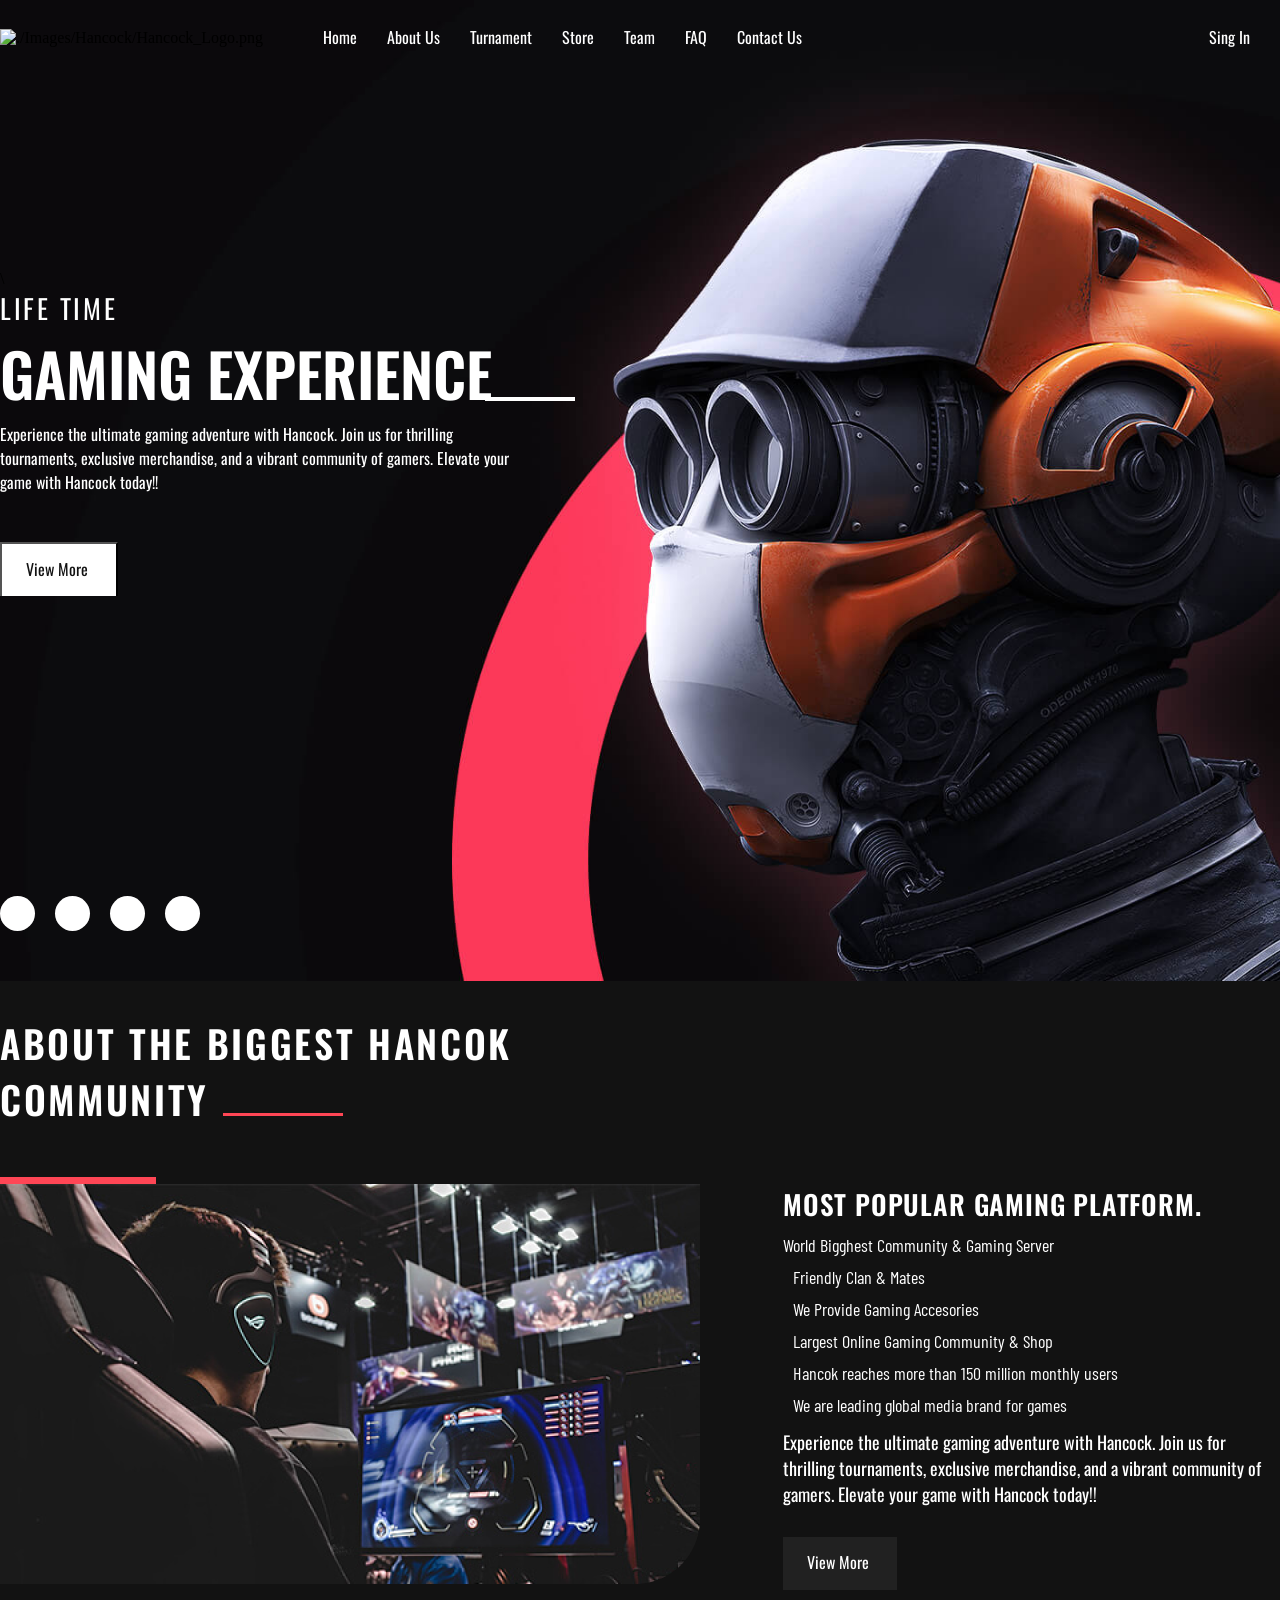
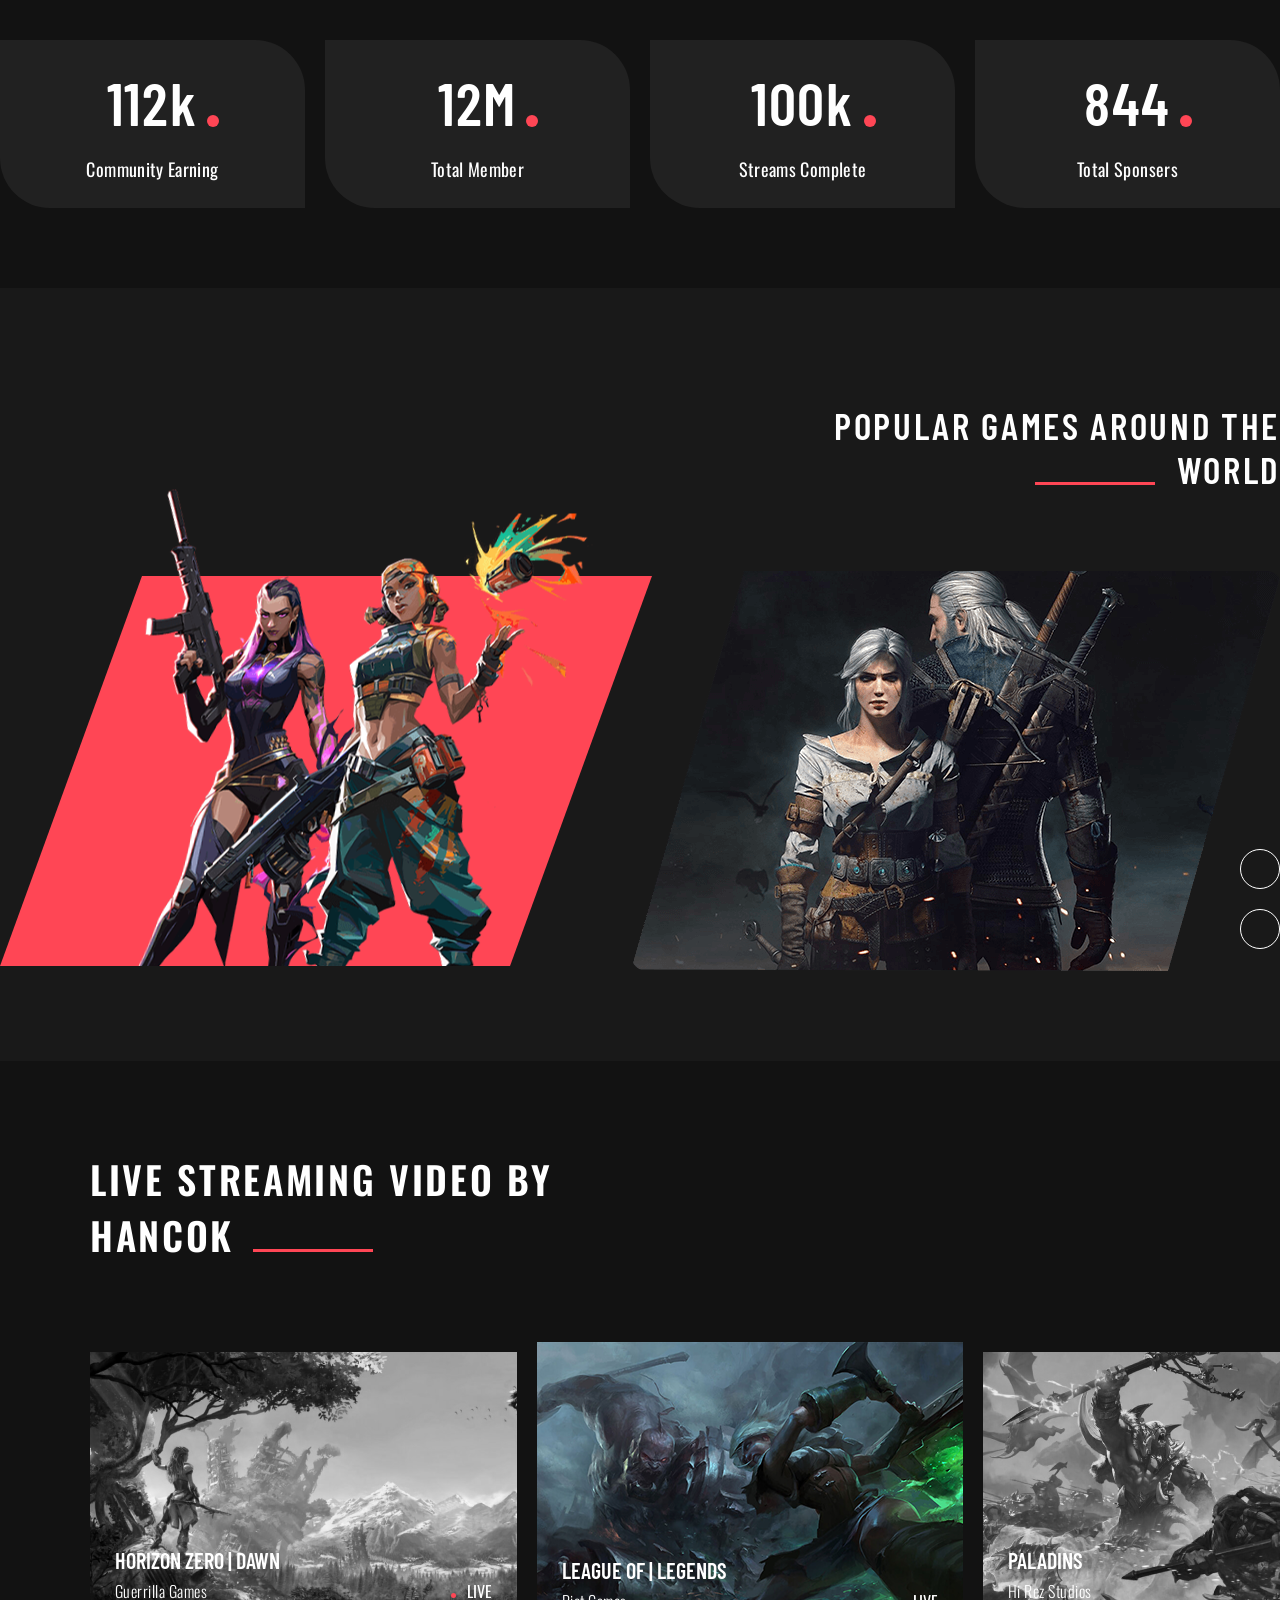
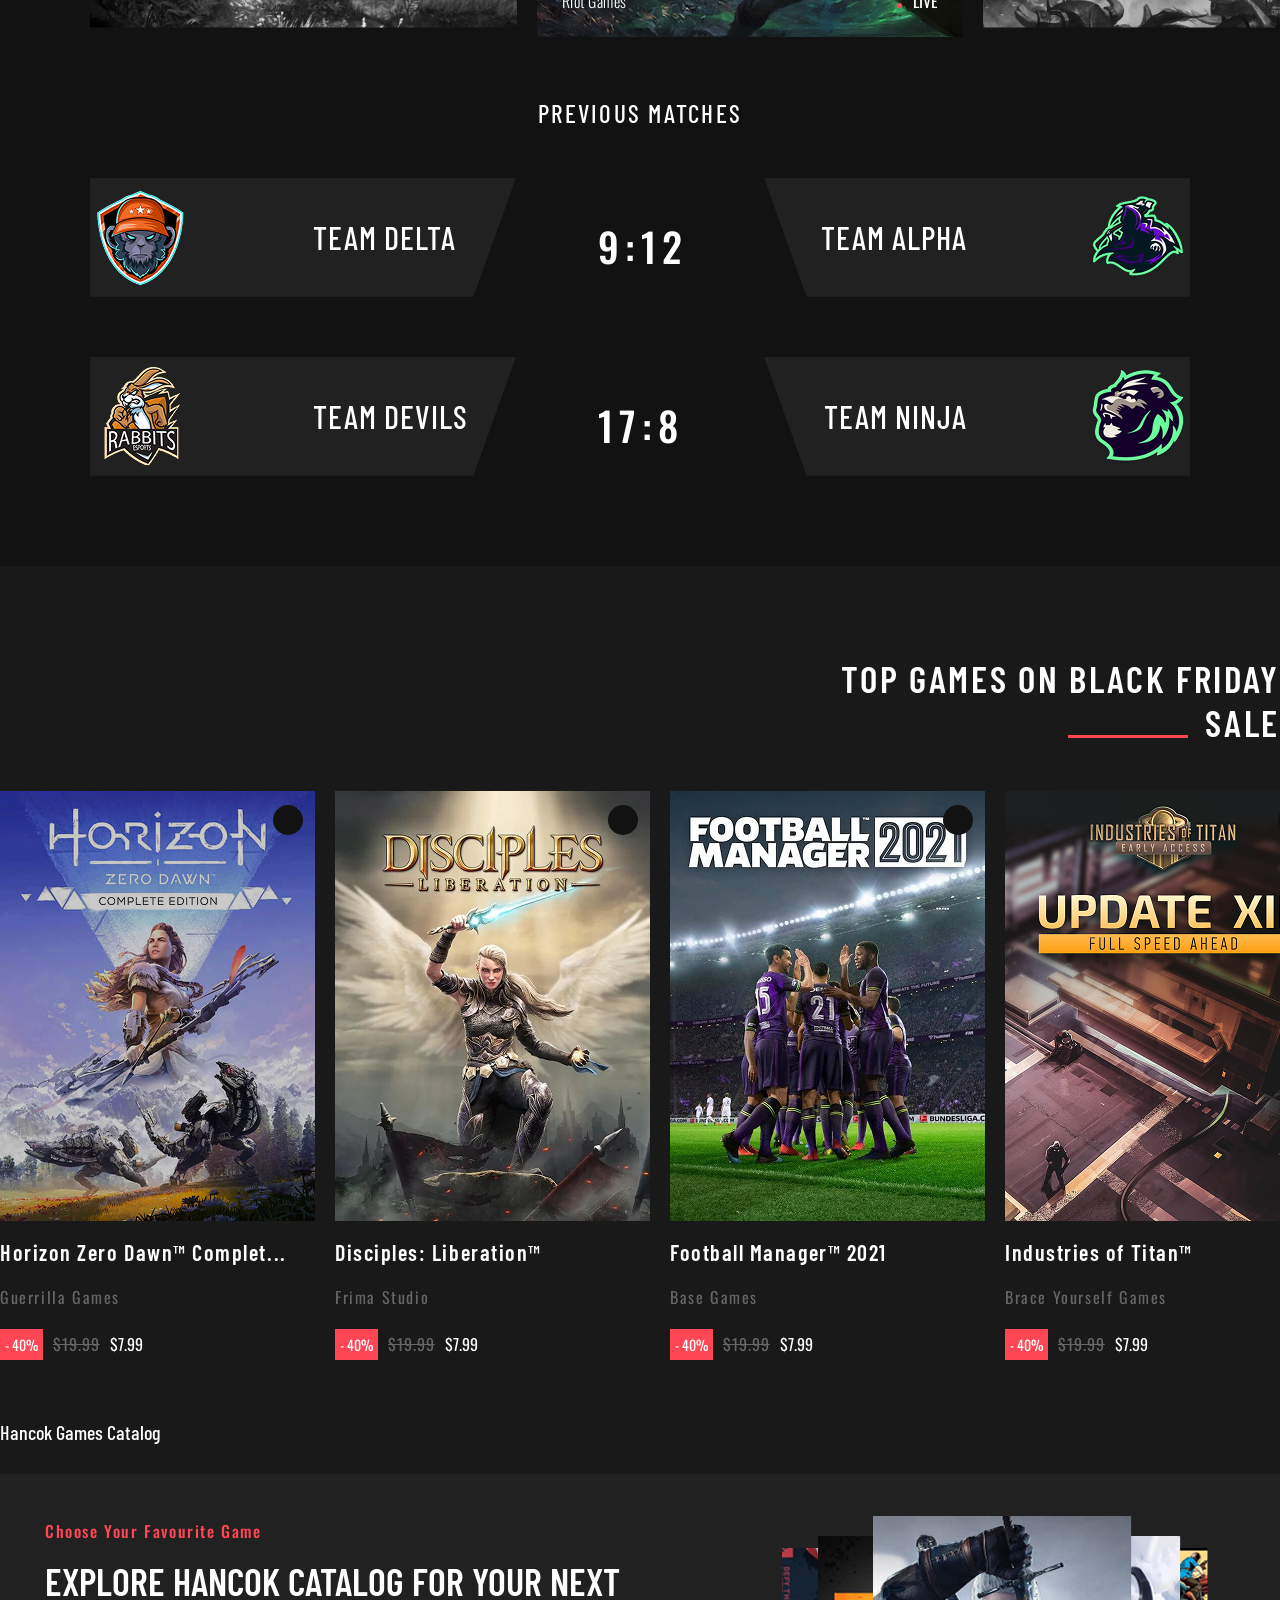
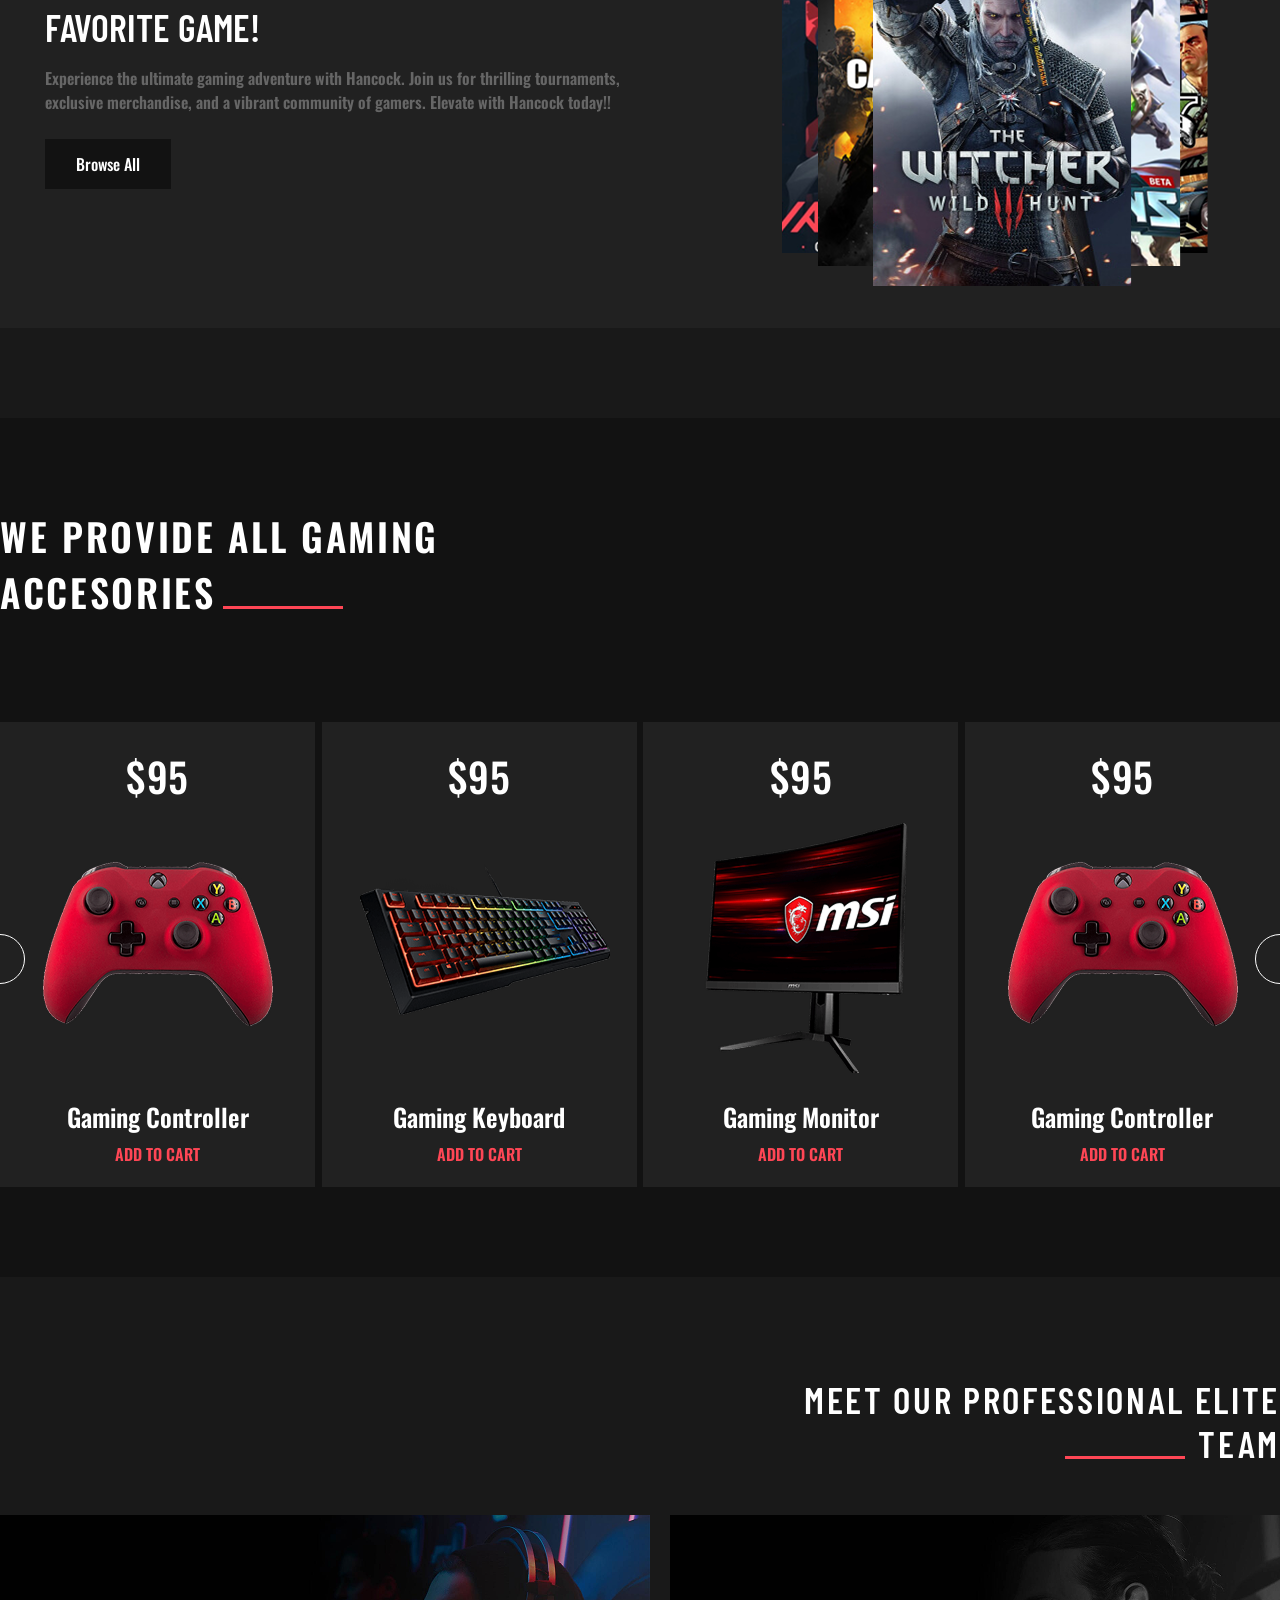
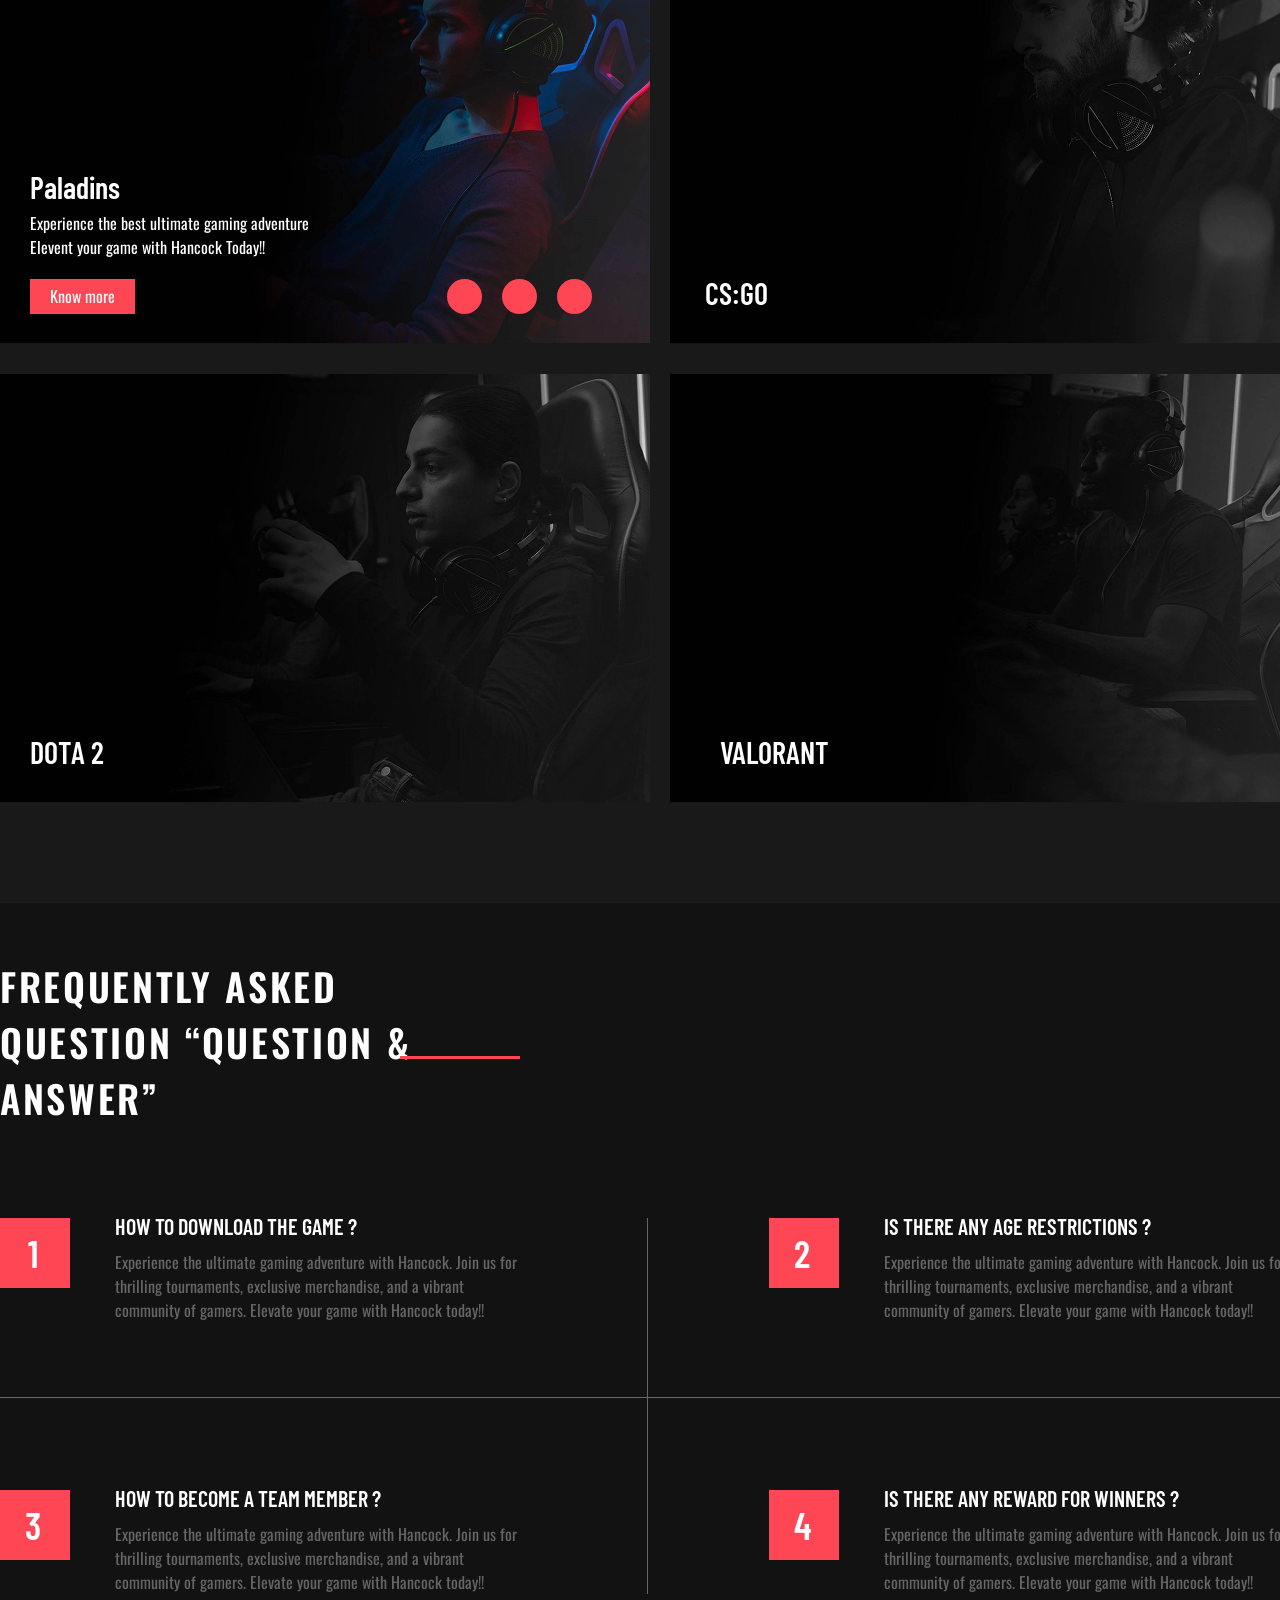
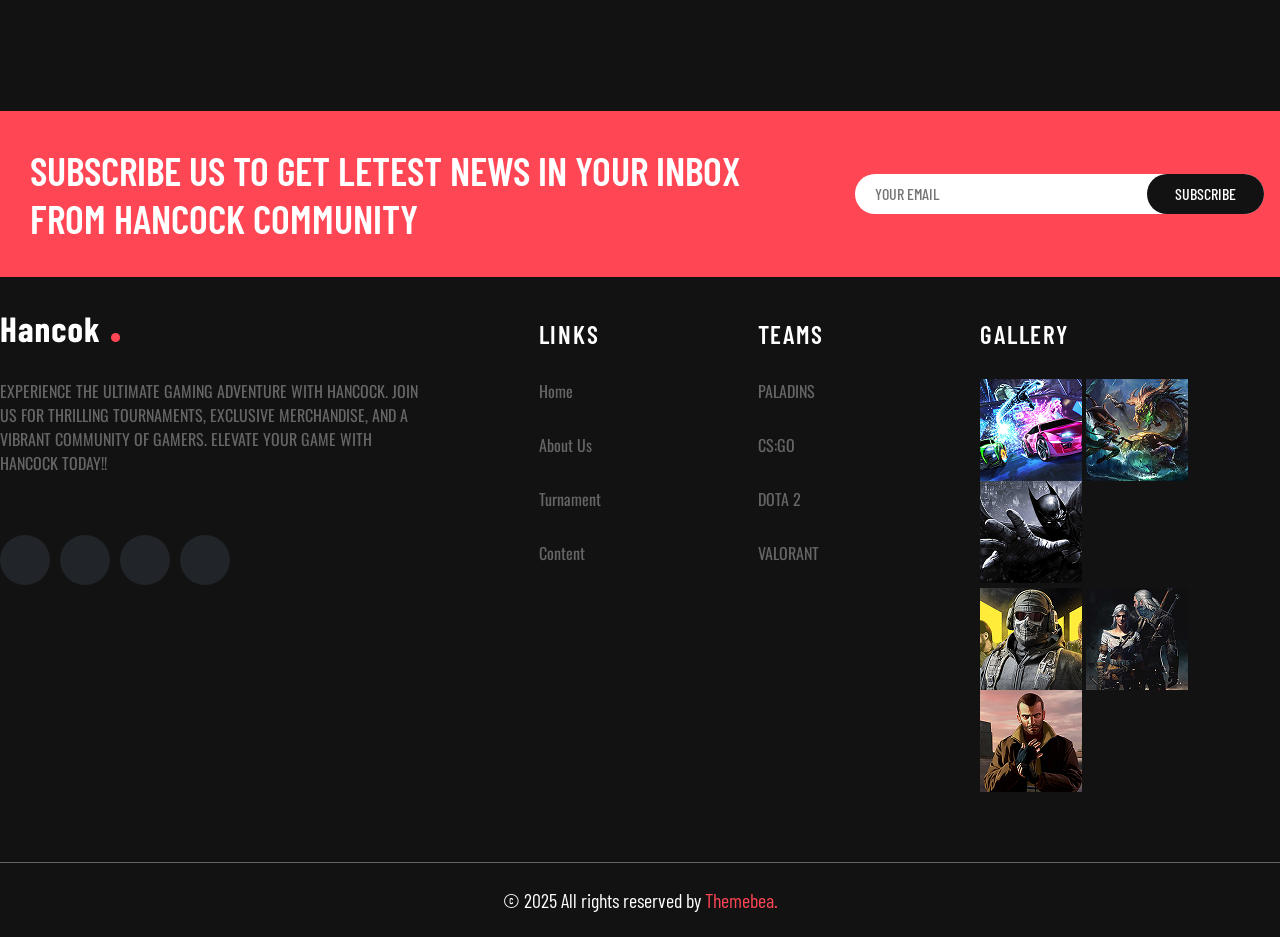
==== commit 7f6f05f5: "Change greeting output from 'Hello' to 'Goodbye'" ====
--- a/Hancock.html
+++ b/Hancock.html
@@ -5,168 +5,7 @@
     <meta name="viewport" content="width=device-width, initial-scale=1.0">
     <meta http-equiv="X-UA-Compatible" content="ie=edge">
 <!-- ---------- All Icons Link ---------- -->
-    <link rel="stylesheet" data-purpose="Layout StyleSheet" title="Web Awesome"
-        href="/css/app-wa-442f2c8997c947f67f7c9a34e53cb7c6.css?vsn=d">
-    <link defer media="print" onload="this.media='all'" rel="stylesheet"
-        href="https://site-assets.fontawesome.com/releases/v7.1.0/css/fontawesome.css">
-    <noscript>
-        <link rel="stylesheet" href="https://site-assets.fontawesome.com/releases/v7.1.0/css/fontawesome.css">
-    </noscript>
-    <link defer media="print" onload="this.media='all'" rel="stylesheet"
-        href="https://site-assets.fontawesome.com/releases/v7.1.0/css/whiteboard-semibold.css">
-    <noscript>
-        <link rel="stylesheet" href="https://site-assets.fontawesome.com/releases/v7.1.0/css/whiteboard-semibold.css">
-    </noscript>
-    <link defer media="print" onload="this.media='all'" rel="stylesheet"
-        href="https://site-assets.fontawesome.com/releases/v7.1.0/css/utility-fill-semibold.css">
-    <noscript>
-        <link rel="stylesheet" href="https://site-assets.fontawesome.com/releases/v7.1.0/css/utility-fill-semibold.css">
-    </noscript>
-    <link defer media="print" onload="this.media='all'" rel="stylesheet"
-        href="https://site-assets.fontawesome.com/releases/v7.1.0/css/utility-duo-semibold.css">
-    <noscript>
-        <link rel="stylesheet" href="https://site-assets.fontawesome.com/releases/v7.1.0/css/utility-duo-semibold.css">
-    </noscript>
-    <link defer media="print" onload="this.media='all'" rel="stylesheet"
-        href="https://site-assets.fontawesome.com/releases/v7.1.0/css/utility-semibold.css">
-    <noscript>
-        <link rel="stylesheet" href="https://site-assets.fontawesome.com/releases/v7.1.0/css/utility-semibold.css">
-    </noscript>
-    <link defer media="print" onload="this.media='all'" rel="stylesheet"
-        href="https://site-assets.fontawesome.com/releases/v7.1.0/css/thumbprint-light.css">
-    <noscript>
-        <link rel="stylesheet" href="https://site-assets.fontawesome.com/releases/v7.1.0/css/thumbprint-light.css">
-    </noscript>
-    <link defer media="print" onload="this.media='all'" rel="stylesheet"
-        href="https://site-assets.fontawesome.com/releases/v7.1.0/css/slab-press-regular.css">
-    <noscript>
-        <link rel="stylesheet" href="https://site-assets.fontawesome.com/releases/v7.1.0/css/slab-press-regular.css">
-    </noscript>
-    <link defer media="print" onload="this.media='all'" rel="stylesheet"
-        href="https://site-assets.fontawesome.com/releases/v7.1.0/css/slab-regular.css">
-    <noscript>
-        <link rel="stylesheet" href="https://site-assets.fontawesome.com/releases/v7.1.0/css/slab-regular.css">
-    </noscript>
-    <link defer media="print" onload="this.media='all'" rel="stylesheet"
-        href="https://site-assets.fontawesome.com/releases/v7.1.0/css/sharp-duotone-thin.css">
-    <noscript>
-        <link rel="stylesheet" href="https://site-assets.fontawesome.com/releases/v7.1.0/css/sharp-duotone-thin.css">
-    </noscript>
-    <link defer media="print" onload="this.media='all'" rel="stylesheet"
-        href="https://site-assets.fontawesome.com/releases/v7.1.0/css/sharp-duotone-solid.css">
-    <noscript>
-        <link rel="stylesheet" href="https://site-assets.fontawesome.com/releases/v7.1.0/css/sharp-duotone-solid.css">
-    </noscript>
-    <link defer media="print" onload="this.media='all'" rel="stylesheet"
-        href="https://site-assets.fontawesome.com/releases/v7.1.0/css/sharp-duotone-regular.css">
-    <noscript>
-        <link rel="stylesheet" href="https://site-assets.fontawesome.com/releases/v7.1.0/css/sharp-duotone-regular.css">
-    </noscript>
-    <link defer media="print" onload="this.media='all'" rel="stylesheet"
-        href="https://site-assets.fontawesome.com/releases/v7.1.0/css/sharp-duotone-light.css">
-    <noscript>
-        <link rel="stylesheet" href="https://site-assets.fontawesome.com/releases/v7.1.0/css/sharp-duotone-light.css">
-    </noscript>
-    <link defer media="print" onload="this.media='all'" rel="stylesheet"
-        href="https://site-assets.fontawesome.com/releases/v7.1.0/css/sharp-thin.css">
-    <noscript>
-        <link rel="stylesheet" href="https://site-assets.fontawesome.com/releases/v7.1.0/css/sharp-thin.css">
-    </noscript>
-    <link defer media="print" onload="this.media='all'" rel="stylesheet"
-        href="https://site-assets.fontawesome.com/releases/v7.1.0/css/sharp-solid.css">
-    <noscript>
-        <link rel="stylesheet" href="https://site-assets.fontawesome.com/releases/v7.1.0/css/sharp-solid.css">
-    </noscript>
-    <link defer media="print" onload="this.media='all'" rel="stylesheet"
-        href="https://site-assets.fontawesome.com/releases/v7.1.0/css/sharp-regular.css">
-    <noscript>
-        <link rel="stylesheet" href="https://site-assets.fontawesome.com/releases/v7.1.0/css/sharp-regular.css">
-    </noscript>
-    <link defer media="print" onload="this.media='all'" rel="stylesheet"
-        href="https://site-assets.fontawesome.com/releases/v7.1.0/css/sharp-light.css">
-    <noscript>
-        <link rel="stylesheet" href="https://site-assets.fontawesome.com/releases/v7.1.0/css/sharp-light.css">
-    </noscript>
-    <link defer media="print" onload="this.media='all'" rel="stylesheet"
-        href="https://site-assets.fontawesome.com/releases/v7.1.0/css/notdog-duo-solid.css">
-    <noscript>
-        <link rel="stylesheet" href="https://site-assets.fontawesome.com/releases/v7.1.0/css/notdog-duo-solid.css">
-    </noscript>
-    <link defer media="print" onload="this.media='all'" rel="stylesheet"
-        href="https://site-assets.fontawesome.com/releases/v7.1.0/css/notdog-solid.css">
-    <noscript>
-        <link rel="stylesheet" href="https://site-assets.fontawesome.com/releases/v7.1.0/css/notdog-solid.css">
-    </noscript>
-    <link defer media="print" onload="this.media='all'" rel="stylesheet"
-        href="https://site-assets.fontawesome.com/releases/v7.1.0/css/jelly-fill-regular.css">
-    <noscript>
-        <link rel="stylesheet" href="https://site-assets.fontawesome.com/releases/v7.1.0/css/jelly-fill-regular.css">
-    </noscript>
-    <link defer media="print" onload="this.media='all'" rel="stylesheet"
-        href="https://site-assets.fontawesome.com/releases/v7.1.0/css/jelly-duo-regular.css">
-    <noscript>
-        <link rel="stylesheet" href="https://site-assets.fontawesome.com/releases/v7.1.0/css/jelly-duo-regular.css">
-    </noscript>
-    <link defer media="print" onload="this.media='all'" rel="stylesheet"
-        href="https://site-assets.fontawesome.com/releases/v7.1.0/css/jelly-regular.css">
-    <noscript>
-        <link rel="stylesheet" href="https://site-assets.fontawesome.com/releases/v7.1.0/css/jelly-regular.css">
-    </noscript>
-    <link defer media="print" onload="this.media='all'" rel="stylesheet"
-        href="https://site-assets.fontawesome.com/releases/v7.1.0/css/etch-solid.css">
-    <noscript>
-        <link rel="stylesheet" href="https://site-assets.fontawesome.com/releases/v7.1.0/css/etch-solid.css">
-    </noscript>
-    <link defer media="print" onload="this.media='all'" rel="stylesheet"
-        href="https://site-assets.fontawesome.com/releases/v7.1.0/css/duotone-thin.css">
-    <noscript>
-        <link rel="stylesheet" href="https://site-assets.fontawesome.com/releases/v7.1.0/css/duotone-thin.css">
-    </noscript>
-    <link defer media="print" onload="this.media='all'" rel="stylesheet"
-        href="https://site-assets.fontawesome.com/releases/v7.1.0/css/duotone.css">
-    <noscript>
-        <link rel="stylesheet" href="https://site-assets.fontawesome.com/releases/v7.1.0/css/duotone.css">
-    </noscript>
-    <link defer media="print" onload="this.media='all'" rel="stylesheet"
-        href="https://site-assets.fontawesome.com/releases/v7.1.0/css/duotone-regular.css">
-    <noscript>
-        <link rel="stylesheet" href="https://site-assets.fontawesome.com/releases/v7.1.0/css/duotone-regular.css">
-    </noscript>
-    <link defer media="print" onload="this.media='all'" rel="stylesheet"
-        href="https://site-assets.fontawesome.com/releases/v7.1.0/css/duotone-light.css">
-    <noscript>
-        <link rel="stylesheet" href="https://site-assets.fontawesome.com/releases/v7.1.0/css/duotone-light.css">
-    </noscript>
-    <link defer media="print" onload="this.media='all'" rel="stylesheet"
-        href="https://site-assets.fontawesome.com/releases/v7.1.0/css/thin.css">
-    <noscript>
-        <link rel="stylesheet" href="https://site-assets.fontawesome.com/releases/v7.1.0/css/thin.css">
-    </noscript>
-    <link defer media="print" onload="this.media='all'" rel="stylesheet"
-        href="https://site-assets.fontawesome.com/releases/v7.1.0/css/solid.css">
-    <noscript>
-        <link rel="stylesheet" href="https://site-assets.fontawesome.com/releases/v7.1.0/css/solid.css">
-    </noscript>
-    <link defer media="print" onload="this.media='all'" rel="stylesheet"
-        href="https://site-assets.fontawesome.com/releases/v7.1.0/css/regular.css">
-    <noscript>
-        <link rel="stylesheet" href="https://site-assets.fontawesome.com/releases/v7.1.0/css/regular.css">
-    </noscript>
-    <link defer media="print" onload="this.media='all'" rel="stylesheet"
-        href="https://site-assets.fontawesome.com/releases/v7.1.0/css/light.css">
-    <noscript>
-        <link rel="stylesheet" href="https://site-assets.fontawesome.com/releases/v7.1.0/css/light.css">
-    </noscript>
-    <link defer media="print" onload="this.media='all'" rel="stylesheet"
-        href="https://site-assets.fontawesome.com/releases/v7.1.0/css/brands.css">
-    <noscript>
-        <link rel="stylesheet" href="https://site-assets.fontawesome.com/releases/v7.1.0/css/brands.css">
-    </noscript>
-    <link defer media="print" onload="this.media='all'" rel="stylesheet"
-        href="https://site-assets.fontawesome.com/releases/v7.1.0/css/chisel-regular.css">
-    <noscript>
-        <link rel="stylesheet" href="https://site-assets.fontawesome.com/releases/v7.1.0/css/chisel-regular.css">
-    </noscript>
+    <link rel="stylesheet" href="https://cdnjs.cloudflare.com/ajax/libs/font-awesome/7.3.1/css/all.min.css">
     <title>LIFE TIME GAMING EXPERIENCE | HANCOCK</title>
     <link rel="icon" href="./Images/Hancock/Hancock_Icon.svg" type="image/svg+xml">
     <link rel="stylesheet" href="./Hancock.css">
@@ -754,4 +593,4 @@
         </div>
     </footer>
 </body>
-</html>+</html>
